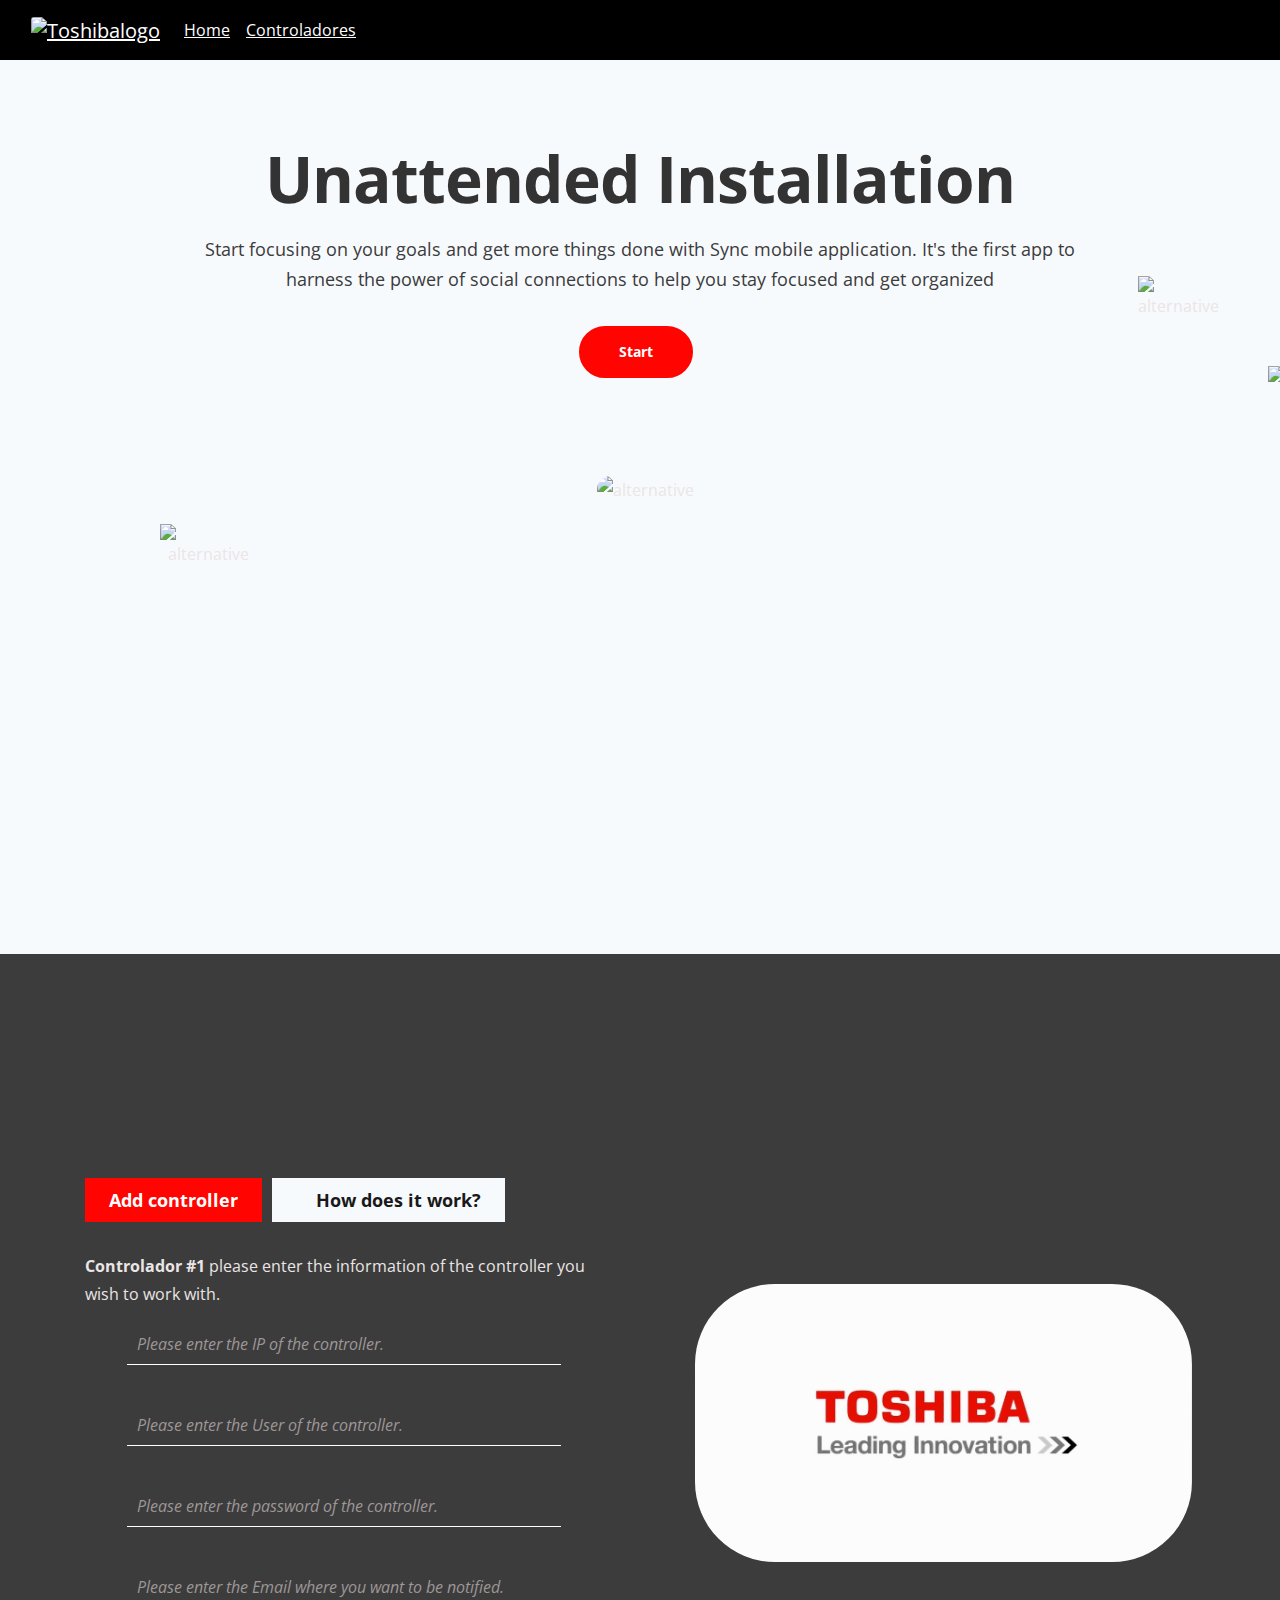
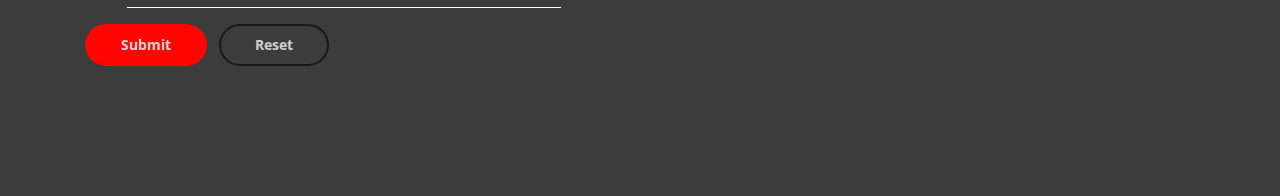
==== index.html @ d563ecd9 "first commit" ====
<!doctype html>
<html lang="en">
  <head>
    <meta charset="utf-8">
    <meta name="viewport" content="width=device-width, initial-scale=1">

    <title>Unattended Installation</title>
    <link rel="stylesheet" href="https://fonts.googleapis.com/css?family=Ultra">
    <link href="https://cdn.jsdelivr.net/npm/bootstrap@5.2.0/dist/css/bootstrap.min.css" rel="stylesheet" integrity="sha384-gH2yIJqKdNHPEq0n4Mqa/HGKIhSkIHeL5AyhkYV8i59U5AR6csBvApHHNl/vI1Bx" crossorigin="anonymous">
    <title>Index css</title>
    <link href="/css/index.css" rel="stylesheet">
    <!-- Styles -->
    <link href="https://fonts.googleapis.com/css?family=Open+Sans:400,400i,700&display=swap&subset=latin-ext" rel="stylesheet">
    <link href="css/bootstrap.css" rel="stylesheet">
    <link href="css/fontawesome-all.css" rel="stylesheet">
    <link href="css/swiper.css" rel="stylesheet">
	<link href="css/magnific-popup.css" rel="stylesheet">
	<link href="css/styles.css" rel="stylesheet">
  </head>

  <body style="background-color:#F3F3F3">
    <nav class="navbar navbar-expand-lg navbar-dark" style="background-color: black;">
    <div class="container-fluid">
    <a class="navbar-brand" href="https://www.toshiba.com/"><img src="https://upload.wikimedia.org/wikipedia/commons/d/df/TOSHIBA_Logo.png" class="card-img-top" alt="Toshibalogo" width="50" height="50"></a>
        <button class="navbar-toggler" type="button" data-bs-toggle="collapse" data-bs-target="#navbarScroll" aria-controls="navbarScroll" aria-expanded="false" aria-label="Toggle navigation">
        <span class="navbar-toggler-icon"></span>
        </button>
        <div class="collapse navbar-collapse" id="navbarScroll">
        <ul class="navbar-nav me-auto my-2 my-lg-0 navbar-nav-scroll" style="--bs-scroll-height: 100px;">
            <li class="nav-item">
            <a class="nav-link active" aria-current="page" href="/index.html">Home</a>
            </li>
            <li class="nav-item">
            <a class="nav-link active" aria-current="page" href="/Controladores.html">Controladores</a>
            </li>
        </ul>
        </div>
    </div>
    </nav>

    <!-- <main class="p-5 m-5" >
        <div class="position-relative overflow-hidden p-5 m-5 text-center">
            <div class="col-md-5 p-lg-5 mx-auto my-5 " >
                <h1 class="display-4 fw-normal">Unattended Installation</h1>
                <p class="lead fw-normal">Welcome to Toshiba Unattended Installation</p>
                <a class="btn btn-outline-dark start" href="#inicio">Let's start</a>
            </div>
            <div>
            <img class="Cimg" src="/Images/old.png" alt="controlador-imagen">
            <img class="jenkins" src="/Images/Jenkins.png" alt="controlador-imagen">
            </div>
        </div>
    </main> -->
    <!-- Header -->
    <header class="header">
        <div class="container">
            <div class="row">
                <div class="col-lg-12">
                    <div class="text-container">
                        <h1>Unattended Installation</h1>
                        <p class="p-large p-heading">Start focusing on your goals and get more things done with Sync mobile application. It's the first app to harness the power of social connections to help you stay focused and get organized</p>
                        <a class="btn-solid-lg start" href="#inicio" >Start</a>
                    </div> <!-- end of text-container -->
                </div> <!-- end of col -->
            </div> <!-- end of row -->
            <div class="row">
                <div class="col-lg-12">
                    <div class="image-container">
                        <img class="img-fluid" src="images/1.png" alt="alternative" width="50%" height="auto" style="border-radius: 80px;">
                    </div> <!-- end of text-container -->
                </div> <!-- end of col -->
            </div> <!-- end of row -->
        </div> <!-- end of container -->
        <div class="deco-white-circle-1">
            <img src="images/decorative-white-circle.svg" alt="alternative" >
        </div> <!-- end of deco-white-circle-1 -->
        <div class="deco-white-circle-2">
            <img src="images/decorative-white-circle.svg" alt="alternative" >
        </div> <!-- end of deco-white-circle-2 -->
        <div class="deco-blue-circle">
            <img src="images/decorative-blue-circle.svg" alt="alternative" >
        </div> <!-- end of deco-blue-circle -->
        <div class="deco-yellow-circle" >
            <img src="images/decorative-yellow-circle.svg" alt="alternative"  >
        </div> <!-- end of deco-yellow-circle -->

    </header> <!-- end of header -->
    <!-- end of header -->
    
    <!-- Description 2 -->
    <div class="tabs">
        <div class="container">
            <div class="row">
                <div class="col-lg-6">
                    <div class="tabs-container">

                        <!-- Tabs Links -->
                        <ul class="nav nav-tabs" id="cedoTabs" role="tablist">
                            <li class="nav-item">
                                <a class="nav-link active" id="nav-tab-1" data-toggle="tab" href="#tab-1" role="tab" aria-controls="tab-1" aria-selected="true"><i class="fa-solid fa-computer"></i> Add controller</a>
                            </li>
                            <li class="nav-item">
                                <a class="nav-link" id="nav-tab-2" data-toggle="tab" href="#tab-2" role="tab" aria-controls="tab-2" aria-selected="false"><i class="fas fa-list"></i>How does it work?</a>
                            </li>

                        </ul>
                        <!-- end of tabs links -->
                        <!-- Tabs Content -->
                        <div class="tab-content" id="cedoTabsContent">





                            <!-- Tab -->
                    
                            <div class="tab-pane fade show active" id="tab-1" role="tabpanel" aria-labelledby="tab-1">
                                <p><strong class="ControladorActual">Schedule tasks</strong> please enter the information of the controller you wish to work with.</p>
                                <form class="form">
                                    <div class="mb-3 infotype1">
                                    <div class="cotainter">
                                            <div class="row">
                                                <div class="col-lg-1">
                                                            <i class="fa-sharp fa-solid fa-network-wired mt-3"></i>
                                                        </div>
                                                        <div class="col-lg-11">
                                                            <div class="input-group">
                                                            <label for="ip" class="form-label"></label>
                                                            <input type="text" class="ip formtab" id="ip" placeholder='Please enter the IP of the controller.'> 
                                                            
                                                        </div>
                                                </div>
                                            </div>
                                        </div>
                                    </div>

                                    <div class="mb-3 info">
                                    <div class="cotainter">
                                            <div class="row">
                                                <div class="col-lg-1">
                                                            <i class="fa-sharp fa-solid fa-user mt-3"></i>
                                                        </div>
                                                        <div class="col-lg-11">
                                                            <div class="input-group">
                                                            <label for="Usr" class="form-label"></label>
                                                            <input type="text" class="Usr  formtab" id="Usr" placeholder='Please enter the User of the controller.'>
                                                        </div>
                                                </div>
                                            </div>
                                        </div>
                                    </div>

                                    <div class="mb-3 info">
                                    <div class="cotainter">
                                            <div class="row">
                                                <div class="col-lg-1">
                                                            <i class="fa-sharp fa-solid fa-lock-open mt-3"></i>
                                                        </div>
                                                        <div class="col-lg-11">
                                                            <div class="input-group">
                                                            
                                                            <label for="pass" class="form-label"></label>
                                                            <input type="password" class="pass  formtab " id="pass"  placeholder='Please enter the password of the controller.'>
                                                        </div>
                                                </div>
                                            </div>
                                        </div>
                                    </div>
                                    
                                    <div class="mb-3 info">
                                        <div class="cotainter">
                                            <div class="row">
                                                <div class="col-lg-1">
                                                            <i class="fa-sharp fa-solid fa-square-envelope mt-3"></i>
                                                        </div>
                                                        <div class="col-lg-11">
                                                            <div class="input-group">
                                                            <label for="email" class="form-label"></label>
                                                            <input type="email" class="email  formtab" id="email" aria-describedby="emailHelp" placeholder='Please enter the Email where you want to be notified.' >
                                                        </div>
                                                </div>
                                            </div>
                                        </div>
                                    </div>

                                <a class="btn btn-solid-reg me-1" href="/Controladores.html">Submit </a> <a class="btn-outline-reg btn btn-primary" name="inicio">Reset</a>
                                </form>                               
                            </div> <!-- end of tab-pane -->
                            <!-- end of tab -->

                            <!-- Tab -->
                            <div class="tab-pane fade" id="tab-2" role="tabpanel" aria-labelledby="tab-2">
                                <p><strong>Keep track of everything</strong> and analyse your progress while using the app. In less than a month you should be seeing improved results when it comes to time management and task prioritization</p>
                                <p><strong>Anyone can enjoy the app</strong> no matter their gender, age, occupation or location in the world. Sync's algorithms have been built to be flexible and functional for any person in the world</p>
                                <p><strong>Achieve the impossible</strong> just by carefully monitoring your progress and keeping the app updated with daily operations. It's easier than you think and it only takes a couple of minutes</p>
                                <a class="red" href="terms-conditions.html">Terms & Conditions >></a>
                            </div> <!-- end of tab-pane -->
                            <!-- end of tab -->

                        </div> <!-- end of tab-content -->
                        <!-- end of nav tabs content -->
                    
                    </div> <!-- end of tabs-container -->
                </div> <!-- end of col -->
                <div class="col-lg-6">
                    <div class="image-container d-flex justify-content-center">
                        <div class="align-self-center mt-5">
                            <div class="toshibagif mt-5" >
                                    <img id="gif" src="Images/toshiba.png" alt="" width="100%" height="auto" style="border-radius: 80px;">
                            </div>
                        </div>
                    </div> <!-- end of image-container -->
                </div> <!-- end of col -->
            </div> <!-- end of row -->
        </div> <!-- end of container -->
    </div> <!-- end of tabs -->
    <!-- end of description 2 -->


    <script src="https://kit.fontawesome.com/830dfc8e08.js" crossorigin="anonymous"></script>
    <script src="https://cdn.jsdelivr.net/npm/bootstrap@5.2.0/dist/js/bootstrap.bundle.min.js" integrity="sha384-A3rJD856KowSb7dwlZdYEkO39Gagi7vIsF0jrRAoQmDKKtQBHUuLZ9AsSv4jD4Xa" crossorigin="anonymous"></script>
    <script src="js/main.js"></script>
    <!-- Scripts -->
    <script src="js/jquery.min.js"></script> <!-- jQuery for Bootstrap's JavaScript plugins -->
    <script src="js/bootstrap.min.js"></script> <!-- Bootstrap framework -->
  </body>

</html>
---- css/index.css ----
.middle-align {
  display: flex;
  display: -webkit-flex;
  align-items: center;
  -webkit-align-items: center;
  justify-content: flex-end;
  -webkit-justify-content: flex-end;
}


.banner-content {
    padding: 25px 20px 15px;
    margin: 0 auto;
}


body {
    font-family: "Helvetica Neue",Helvetica,Arial,sans-serif;
    font-size: 14px;
    line-height: 1.42857143;
    color: #333;
    background-color: #fff;
}

figure{
  margin-block-start: 1em;
  margin-block-end: 1em;
  margin-inline-start: 10px;
  margin-inline-end: 10px;
  display: flex;
  display: -webkit-flex;
  align-items: right;
  -webkit-align-items: right;
  justify-content: flex-end;
  -webkit-justify-content: flex-end;
}

.bround{
 /* background-image: url("../Images/eee.png") */
 /* background-image: url("https://wallpaperaccess.com/full/862019.jpg") */
 background-color: rgb(91, 86, 86);
 /* border-radius: 80px; */
}

.formtab{
  background-color:#3c3c3c;
}


.Cimg{
    position: absolute;
    top: 20%;
    right: 5%;
    width: 250px;
    height: 250px;
    /* object-fit: contain; */
    object-position: -10% 10%;

  }
.jenkins{
    position: absolute;
    top: 20%;
    right: 85%;
    width: 250px;
    height: 250px;
    object-fit: cover;
    object-position: -10%;
 
}


#gif{
    object-fit: cover !important;
    object-position: 30% !important;
 
}

#formulario {
    border-radius: 20px;
}

input {
    width: 100%;
    color: #fff;
    display: block;
    border: none;
    border-bottom: 1px solid white;
    padding: 6px 10px;
}

input::placeholder {
	color: #9d9797;
	font-size: 1rem;
	font-style: italic;
}
input:focus {
	color: white;
	font-size: 1rem;

}

.info{
  padding: 1.5rem 1.5rem 0rem 0rem;
}
.infotype1{
  padding: 0rem 1.5rem 0rem 0rem;
}

.danger{
  margin-top: 20px; 
}
---- css/styles.css ----
/* Template: Sync - Free Mobile App Landing Page HTML Template
   Author: Inovatik
   Created: Dec 2019
   Description: Master CSS file
*/

/*****************************************
Table Of Contents:

01. General Styles
02. Preloader
03. Navigation
04. Header
05. Small Features
06. Description 1
07. Description 1 Details Lightbox
08. Description 2
09. Features
10. Screenshots
11. Testimonials
12. Statistics
13. Download
14. Footer
15. Copyright
16. Back To Top Button
17. Extra Pages
18. Media Queries
******************************************/

/*****************************************
Colors:
- Backgrounds - light gray #f7fafd
- Backgrounds - gray #3c3c3c
- Buttons - red #ff0400
- Headings text, navbar links - black #333
- Body text - dark gray #777
******************************************/


/******************************/
/*     01. General Styles     */
/******************************/
body,
html {
    width: 100%;
	height: 100%;
}


body, p {
	color:#ebe5e5; 
	font: 400 1rem/1.75rem "Open Sans", sans-serif;
}


.p-large {
	font: 400 1.125rem/1.875rem "Open Sans", sans-serif;
}

.p-small {
	font: 400 0.875rem/1.5rem "Open Sans", sans-serif;
}

.p-heading {
	color: #3c3c3c;
	margin-bottom: 4rem;
	text-align: center;
}

h1 {
	color: #333;
	font: 700 2.625rem/3.375rem "Open Sans", sans-serif;
}

h2 {
	color: #333;
	font: 700 2.125rem/2.75rem "Open Sans", sans-serif;
}

h3 {
	color: #333;
	font: 700 1.75rem/2.375rem "Open Sans", sans-serif;
}

h4 {
	color: #333;
	font: 700 1.25rem/1.75rem "Open Sans", sans-serif;
}

h5 {
	color: #333;
	font: 700 1.125rem/1.625rem "Open Sans", sans-serif;
}

h6 {
	color: #333;
	font: 700 1rem/1.5rem "Open Sans", sans-serif;
}

.testimonial-text {
	font-style: italic;
}

.testimonial-author {
	font-weight: 700;
	font-size: 1rem;
	line-height: 1.5rem;
}

.li-space-lg li {
	margin-bottom: 0.625rem;
}

a {
	color: #555;
	text-decoration: underline;
}

a:hover {
	color: #555;
	text-decoration: underline;
}

a.red {
	color: #ff0400;
}

.btn-solid-reg {
	display: inline-block;
	padding: 1.1875rem 2.125rem 1.1875rem 2.125rem;
	border: 0.125rem solid #ff0400;
	border-radius: 2rem;
	background-color: #ff0400;
	color: #fff;
	font: 700 0.875rem/0 "Open Sans", sans-serif;
	text-decoration: none;
	transition: all 0.2s;
}

.btn-solid-reg:hover {
	border: 0.125rem solid #ff0400;
	background-color: transparent;
	color: #ff0400;
	text-decoration: none;
}

.btn-solid-lg {
	display: inline-block;
	padding: 1.5rem 2.375rem 1.5rem 2.375rem;
	border: 0.125rem solid #ff0400;
	border-radius: 2rem;
	background-color: #ff0400;
	color: #fff;
	font: 700 0.875rem/0 "Open Sans", sans-serif;
	text-decoration: none;
	transition: all 0.2s;
}

.btn-solid-lg:hover {
	border: 0.125rem solid #ff0400;
	background-color: transparent;
	color: #ff0400;
	text-decoration: none;
}

.btn-solid-lg .fab {
	margin-right: 0.5rem;
	font-size: 1.25rem;
	line-height: 0;
	vertical-align: top;
}

.btn-solid-lg .fab.fa-google-play {
	font-size: 1rem;
}

.btn-outline-reg {
	display: inline-block;
	padding: 1.1875rem 2.125rem 1.1875rem 2.125rem;
	border: 0.125rem solid #191919;
	border-radius: 2rem;
	background-color: transparent;
	color:#3c3c3c;
	font: 700 0.875rem/0 "Open Sans", sans-serif;
	text-decoration: none;
	transition: all 0.2s;
}

.btn-outline-reg:hover {
	border: 0.125rem solid #3c3c3c;
	background-color: #191919;
	color: #fff;
	text-decoration: none;
}

.btn-outline-lg {
	display: inline-block;
	padding: 1.5rem 2.375rem 1.5rem 2.375rem;
	border: 0.125rem solid #333;
	border-radius: 2rem;
	background-color: transparent;
	color: #333;
	font: 700 0.875rem/0 "Open Sans", sans-serif;
	text-decoration: none;
	transition: all 0.2s;
}

.btn-outline-lg:hover {
	border: 0.125rem solid #333;
	background-color: #333;
	color: #fff;
	text-decoration: none;
}

.btn-outline-sm {
	display: inline-block;
	padding: 1rem 1.5rem 1rem 1.5rem;
	border: 0.125rem solid #333;
	border-radius: 2rem;
	background-color: transparent;
	color: #333;
	font: 700 0.875rem/0 "Open Sans", sans-serif;
	text-decoration: none;
	transition: all 0.2s;
}

.btn-outline-sm:hover {
	border: 0.125rem solid #333;
	background-color: #333;
	color: #fff;
	text-decoration: none;
}

.form-group {
	position: relative;
	margin-bottom: 1.25rem;
}

.form-group.has-error.has-danger {
	margin-bottom: 0.625rem;
}

.form-group.has-error.has-danger .help-block.with-errors ul {
	margin-top: 0.375rem;
}

.label-control {
	position: absolute;
	top: 0.87rem;
	left: 1.375rem;
	color: #777;
	opacity: 1;
	font: 400 0.875rem/1.375rem "Open Sans", sans-serif;
	cursor: text;
	transition: all 0.2s ease;
}

/* IE10+ hack to solve lower label text position compared to the rest of the browsers */
@media screen and (-ms-high-contrast: active), screen and (-ms-high-contrast: none) {  
	.label-control {
		top: 0.9375rem;
	}
}

.form-control-input:focus + .label-control,
.form-control-input.notEmpty + .label-control,
.form-control-textarea:focus + .label-control,
.form-control-textarea.notEmpty + .label-control {
	top: 0.125rem;
	opacity: 1;
	font-size: 0.75rem;
	font-weight: 700;
}

.form-control-input,
.form-control-select {
	display: block; /* needed for proper display of the label in Firefox, IE, Edge */
	width: 100%;
	padding-top: 1.0625rem;
	padding-bottom: 0.0625rem;
	padding-left: 1.3125rem;
	border: 1px solid #c4d8dc;
	border-radius: 0.25rem;
	background-color: #fff;
	color: #777;
	font: 400 0.875rem/1.875rem "Open Sans", sans-serif;
	transition: all 0.2s;
	-webkit-appearance: none; /* removes inner shadow on form inputs on ios safari */
}

.form-control-select {
	padding-top: 0.5rem;
	padding-bottom: 0.5rem;
	height: 3rem;
}



/* IE10+ hack to solve lower label text position compared to the rest of the browsers */
@media screen and (-ms-high-contrast: active), screen and (-ms-high-contrast: none) {  
	.form-control-input {
		padding-top: 1.25rem;
		padding-bottom: 0.75rem;
		line-height: 1.75rem;
	}

	.form-control-select {
		padding-top: 0.875rem;
		padding-bottom: 0.75rem;
		height: 3.125rem;
		line-height: 2.125rem;
	}
}

select {
    /* you should keep these first rules in place to maintain cross-browser behavior */
    -webkit-appearance: none;
	-moz-appearance: none;
	-ms-appearance: none;
    -o-appearance: none;
    appearance: none;
    background-image: url('../images/down-arrow.png');
    background-position: 96% 50%;
    background-repeat: no-repeat;
    outline: none;
}

select::-ms-expand {
    display: none; /* removes the ugly default down arrow on select form field in IE11 */
}

.form-control-textarea {
	display: block; /* used to eliminate a bottom gap difference between Chrome and IE/FF */
	width: 100%;
	height: 8rem; /* used instead of html rows to normalize height between Chrome and IE/FF */
	padding-top: 1.25rem;
	padding-left: 1.3125rem;
	border: 1px solid #c4d8dc;
	border-radius: 0.25rem;
	background-color: #fff;
	color: #777;
	font: 400 0.875rem/1.75rem "Open Sans", sans-serif;
	transition: all 0.2s;
}

.form-control-input:focus,
.form-control-select:focus,
.form-control-textarea:focus {
	border: 1px solid #a1a1a1;
	outline: none; /* Removes blue border on focus */
}

.form-control-input:hover,
.form-control-select:hover,
.form-control-textarea:hover {
	border: 1px solid #a1a1a1;
}

input[type='checkbox'] {
	vertical-align: -10%;
	margin-right: 0.5rem;
}

/* IE10+ hack to raise checkbox field position compared to the rest of the browsers */
@media screen and (-ms-high-contrast: active), screen and (-ms-high-contrast: none) {  
	input[type='checkbox'] {
		vertical-align: -9%;
	}
}

.form-control-submit-button {
	display: inline-block;
	width: 100%;
	height: 3.125rem;
	border: 0.125rem solid #ff0400;
	border-radius: 1.5rem;
	background-color: #ff0400;
	color: #fff;
	font: 700 0.875rem/0 "Open Sans", sans-serif;
	cursor: pointer;
	transition: all 0.2s;
}

.form-control-submit-button:hover {
	border: 0.125rem solid #ff0400;
	background-color: transparent;
	color: #ff0400;
}

/* Form Success And Error Message Formatting */
#pmsgSubmit.h3.text-center.tada.animated,
#pmsgSubmit.h3.text-center {
	display: block;
	margin-bottom: 0;
	color: #ff0400;
	font-weight: 400;
	font-size: 1.125rem;
	line-height: 1rem;
}

.help-block.with-errors .list-unstyled {
	font-size: 0.75rem;
	line-height: 1.125rem;
	text-align: left;
}

.help-block.with-errors ul {
	margin-bottom: 0;
}
/* end of form success and error message formatting */

/* Form Success And Error Message Animation - Animate.css */
@-webkit-keyframes tada {
	from {
		-webkit-transform: scale3d(1, 1, 1);
		-ms-transform: scale3d(1, 1, 1);
		transform: scale3d(1, 1, 1);
	}
	10%, 20% {
		-webkit-transform: scale3d(.9, .9, .9) rotate3d(0, 0, 1, -3deg);
		-ms-transform: scale3d(.9, .9, .9) rotate3d(0, 0, 1, -3deg);
		transform: scale3d(.9, .9, .9) rotate3d(0, 0, 1, -3deg);
	}
	30%, 50%, 70%, 90% {
		-webkit-transform: scale3d(1.1, 1.1, 1.1) rotate3d(0, 0, 1, 3deg);
		-ms-transform: scale3d(1.1, 1.1, 1.1) rotate3d(0, 0, 1, 3deg);
		transform: scale3d(1.1, 1.1, 1.1) rotate3d(0, 0, 1, 3deg);
	}
	40%, 60%, 80% {
		-webkit-transform: scale3d(1.1, 1.1, 1.1) rotate3d(0, 0, 1, -3deg);
		-ms-transform: scale3d(1.1, 1.1, 1.1) rotate3d(0, 0, 1, -3deg);
		transform: scale3d(1.1, 1.1, 1.1) rotate3d(0, 0, 1, -3deg);
	}
	to {
		-webkit-transform: scale3d(1, 1, 1);
		-ms-transform: scale3d(1, 1, 1);
		transform: scale3d(1, 1, 1);
	}
}

@keyframes tada {
	from {
		-webkit-transform: scale3d(1, 1, 1);
		-ms-transform: scale3d(1, 1, 1);
		transform: scale3d(1, 1, 1);
	}
	10%, 20% {
		-webkit-transform: scale3d(.9, .9, .9) rotate3d(0, 0, 1, -3deg);
		-ms-transform: scale3d(.9, .9, .9) rotate3d(0, 0, 1, -3deg);
		transform: scale3d(.9, .9, .9) rotate3d(0, 0, 1, -3deg);
	}
	30%, 50%, 70%, 90% {
		-webkit-transform: scale3d(1.1, 1.1, 1.1) rotate3d(0, 0, 1, 3deg);
		-ms-transform: scale3d(1.1, 1.1, 1.1) rotate3d(0, 0, 1, 3deg);
		transform: scale3d(1.1, 1.1, 1.1) rotate3d(0, 0, 1, 3deg);
	}
	40%, 60%, 80% {
		-webkit-transform: scale3d(1.1, 1.1, 1.1) rotate3d(0, 0, 1, -3deg);
		-ms-transform: scale3d(1.1, 1.1, 1.1) rotate3d(0, 0, 1, -3deg);
		transform: scale3d(1.1, 1.1, 1.1) rotate3d(0, 0, 1, -3deg);
	}
	to {
		-webkit-transform: scale3d(1, 1, 1);
		-ms-transform: scale3d(1, 1, 1);
		transform: scale3d(1, 1, 1);
	}
}

.tada {
	-webkit-animation-name: tada;
	animation-name: tada;
}

.animated {
	-webkit-animation-duration: 1s;
	animation-duration: 1s;
	-webkit-animation-fill-mode: both;
	animation-fill-mode: both;
}
/* end of form success and error message animation - Animate.css */

/* Fade-move Animation For Details Lightbox - Magnific Popup */
/* at start */
.my-mfp-slide-bottom .zoom-anim-dialog {
	opacity: 0;
	transition: all 0.2s ease-out;
	-webkit-transform: translateY(-1.25rem) perspective(37.5rem) rotateX(10deg);
	-ms-transform: translateY(-1.25rem) perspective(37.5rem) rotateX(10deg);
	transform: translateY(-1.25rem) perspective(37.5rem) rotateX(10deg);
}

/* animate in */
.my-mfp-slide-bottom.mfp-ready .zoom-anim-dialog {
	opacity: 1;
	-webkit-transform: translateY(0) perspective(37.5rem) rotateX(0); 
	-ms-transform: translateY(0) perspective(37.5rem) rotateX(0); 
	transform: translateY(0) perspective(37.5rem) rotateX(0); 
}

/* animate out */
.my-mfp-slide-bottom.mfp-removing .zoom-anim-dialog {
	opacity: 0;
	-webkit-transform: translateY(-0.625rem) perspective(37.5rem) rotateX(10deg); 
	-ms-transform: translateY(-0.625rem) perspective(37.5rem) rotateX(10deg); 
	transform: translateY(-0.625rem) perspective(37.5rem) rotateX(10deg); 
}

/* dark overlay, start state */
.my-mfp-slide-bottom.mfp-bg {
	opacity: 0;
	transition: opacity 0.2s ease-out;
}

/* animate in */
.my-mfp-slide-bottom.mfp-ready.mfp-bg {
	opacity: 0.8;
}
/* animate out */
.my-mfp-slide-bottom.mfp-removing.mfp-bg {
	opacity: 0;
}
/* end of fade-move animation for details lightbox - magnific popup */

/* Fade Animation For Image Lightbox - Magnific Popup */
@-webkit-keyframes fadeIn {
	from {
		opacity: 0;
	}
	to {
		opacity: 1;
	}
}

@keyframes fadeIn {
	from {
		opacity: 0;
	}
	to {
		opacity: 1;
	}
}

.fadeIn {
	-webkit-animation: fadeIn 0.6s;
	animation: fadeIn 0.6s;
}

@-webkit-keyframes fadeOut {
	from {
		opacity: 1;
	}
	to {
		opacity: 0;
	}
}

@keyframes fadeOut {
	from {
		opacity: 1;
	}
	to {
		opacity: 0;
	}
}

.fadeOut {
	-webkit-animation: fadeOut 0.8s;
	animation: fadeOut 0.8s;
}
/* end of fade animation for details lightbox - magnific popup */


/*************************/
/*     02. Preloader     */
/*************************/
.spinner-wrapper {
	position: fixed;
	z-index: 999999;
	top: 0;
	right: 0;
	bottom: 0;
	left: 0;
	background: #f7fafd;
}

.spinner {
	position: absolute;
	top: 50%; /* centers the loading animation vertically one the screen */
	left: 50%; /* centers the loading animation horizontally one the screen */
	width: 3.75rem;
	height: 1.25rem;
	margin: -0.625rem 0 0 -1.875rem; /* is width and height divided by two */ 
	text-align: center;
}

.spinner > div {
	display: inline-block;
	width: 1rem;
	height: 1rem;
	border-radius: 100%;
	background-color: #ff0400;
	-webkit-animation: sk-bouncedelay 1.4s infinite ease-in-out both;
	animation: sk-bouncedelay 1.4s infinite ease-in-out both;
}

.spinner .bounce1 {
	-webkit-animation-delay: -0.32s;
	animation-delay: -0.32s;
}

.spinner .bounce2 {
	-webkit-animation-delay: -0.16s;
	animation-delay: -0.16s;
}

@-webkit-keyframes sk-bouncedelay {
	0%, 80%, 100% { -webkit-transform: scale(0); }
	40% { -webkit-transform: scale(1.0); }
}

@keyframes sk-bouncedelay {
	0%, 80%, 100% { 
		-webkit-transform: scale(0);
		-ms-transform: scale(0);
		transform: scale(0);
	} 40% { 
		-webkit-transform: scale(1.0);
		-ms-transform: scale(1.0);
		transform: scale(1.0);
	}
}


/**************************/
/*     03. Navigation     */
/**************************/
.navbar-custom {
	background-color: #f7fafd;
	box-shadow: 0 0.0625rem 0.375rem 0 rgba(0, 0, 0, 0.1);
	font: 700 0.875rem/0.875rem "Open Sans", sans-serif;
	transition: all 0.2s;
}

.navbar-custom .navbar-brand.logo-image img {
    width: 6.6875rem;
	height: 2.25rem;
}

.navbar-custom .navbar-brand.logo-text {
	font: 700 2rem/1rem "Open Sans", sans-serif;
	color: #333;
	text-decoration: none;
}

.navbar-custom .navbar-nav {
	margin-top: 0.75rem;
	margin-bottom: 0.5rem;
}

.navbar-custom .nav-item .nav-link {
	padding: 0.625rem 0.75rem;
	color: #333;
	text-decoration: none;
	transition: all 0.2s ease;
}

.navbar-custom .nav-item .nav-link:hover,
.navbar-custom .nav-item .nav-link.active {
	color: #ff0400;
}

/* Dropdown Menu */
.navbar-custom .dropdown:hover > .dropdown-menu {
	display: block; /* this makes the dropdown menu stay open while hovering it */
	min-width: auto;
	animation: fadeDropdown 0.2s; /* required for the fade animation */
}

@keyframes fadeDropdown {
    0% {
        opacity: 0;
    }

    100% {
        opacity: 1;
    }
}

.navbar-custom .dropdown-toggle {
	cursor: default;
}

.navbar-custom .dropdown-toggle:focus { /* removes dropdown outline on focus */
	outline: 0;
}

.navbar-custom .dropdown-menu {
	margin-top: 0;
	border: none;
	border-radius: 0.25rem;
	background-color: #f7fafd;
}

.navbar-custom .dropdown-item {
	color: #333;
	text-decoration: none;
}

.navbar-custom .dropdown-item:hover {
	background-color: #f7fafd;
}

.navbar-custom .dropdown-item .item-text {
	font: 700 0.875rem/0.875rem "Open Sans", sans-serif;
}

.navbar-custom .dropdown-item:hover .item-text {
	color: #ff0400;
}

.navbar-custom .dropdown-divider {
	width: 100%;
	height: 1px;
	margin: 0.75rem auto 0.725rem auto;
	border: none;
	background-color: #c4d8dc;
	opacity: 0.2;
}
/* end of dropdown menu */

.navbar-custom .nav-item .btn-outline-sm {
	margin-top: 0.125rem;
	margin-bottom: 1.375rem;
	margin-left: 0.5rem;
	border: 0.125rem solid #ff0400;
	color: #ff0400;
}

.navbar-custom .nav-item .btn-outline-sm:hover {
	border: 0.125rem solid #ff0400;
	background-color: #ff0400;
	color: #fff;
}

.navbar-custom .navbar-toggler {
	padding: 0;
	border: none;
	color: #333;
	font-size: 2rem;
}

.navbar-custom button[aria-expanded='false'] .navbar-toggler-awesome.fas.fa-times{
	display: none;
}

.navbar-custom button[aria-expanded='false'] .navbar-toggler-awesome.fas.fa-bars{
	display: inline-block;
}

.navbar-custom button[aria-expanded='true'] .navbar-toggler-awesome.fas.fa-bars{
	display: none;
}

.navbar-custom button[aria-expanded='true'] .navbar-toggler-awesome.fas.fa-times{
	display: inline-block;
	margin-right: 0.125rem;
}


/*********************/
/*    04. Header     */
/*********************/
.header {
	position: relative;
	overflow: hidden;
	background-color: #f7fafd;
	text-align: center;
}

.header .text-container {
	margin-bottom: 3rem;
}

.header h1 {
	margin-bottom: 1rem;
}

.header .p-heading {
	margin-bottom: 2rem;
}

.header .btn-solid-lg {
	margin-right: 0.5rem;
	margin-bottom: 1.125rem;
	margin-left: 0.5rem;
}

.header .deco-white-circle-1,
.header .deco-white-circle-2,
.header .deco-blue-circle,
.header .deco-yellow-circle,
.header .deco-green-diamond {
	display: none;
}


/******************************/
/*     05. Small Features     */
/******************************/
.cards-1 {
	padding-top: 1rem;
	padding-bottom: 2rem;
	background-color: #f7fafd;
	text-align: center;
}

.cards-1 .card {
	max-width: 11rem;
	margin-right: auto;
	margin-bottom: 3rem;
	margin-left: auto;
	padding: 0;
	border: none;
	background-color: transparent;
}

.cards-1 .card-image {
	width: 7.5rem;
	height: 7.5rem;
	margin-right: auto;
	margin-bottom: 1.5rem;
	margin-left: auto;
	border-radius: 50%;
	background-color: #ebe7fa;
}

.cards-1 .card-image .fas {
	color: #aa7eec;
	font-size: 3.25rem;
	line-height: 7.5rem;
}

.cards-1 .card-image.green {
	background-color: #daf4ef;
}

.cards-1 .card-image.green .fas {
	color: #19ca94;
}

.cards-1 .card-image.red {
	background-color: #f8e5ea;
}

.cards-1 .card-image.red .fas {
	color: #ff0400;
}

.cards-1 .card-image.yellow {
	background-color: #f8f1de;
}

.cards-1 .card-image.yellow .fas {
	color: #ffb30f;
}

.cards-1 .card-image.blue {
	background-color: #e1f2fa;
}

.cards-1 .card-image.blue .fas {
	color: #50b9e8;
}

.cards-1 .card-body {
	padding: 0;
}

.cards-1 .card-title {
	margin-bottom: 0.5rem;
}


/*****************************/
/*     06. Description 1     */
/*****************************/
.basic-1 {
	padding-top: 3rem;
	padding-bottom: 8rem;
	background-color: #f7fafd;
}

.basic-1 .image-container {
	margin-bottom: 5rem;
}

.basic-1 h2 {
	margin-bottom: 1.5rem;
}

.basic-1 .list-unstyled {
	margin-bottom: 1.75rem;
}

.basic-1 .list-unstyled .fas {
	color: #777;
	font-size: 0.5rem;
	line-height: 1.75rem;
}

.basic-1 .list-unstyled .media-body {
	margin-left: 0.5rem;
}


/**********************************************/
/*     07. Description 1 Details Lightbox     */
/**********************************************/
.lightbox-basic {
	position: relative;
	max-width: 71.875rem;
	margin: 2.5rem auto;
	padding: 3rem 1rem;
	background-color: #fff;
	text-align: left;
}

.lightbox-basic .image-container {
	margin-bottom: 3rem;
	text-align: center;
}

.lightbox-basic h3 {
	margin-bottom: 0.5rem;
}

.lightbox-basic hr {
	width: 2.75rem;
	margin-top: 0.125rem;
	margin-bottom: 1rem;
	margin-left: 0;
	border-top: 0.125rem solid #e0e0e0;
}

.lightbox-basic h4 {
	margin-top: 1.75rem;
	margin-bottom: 0.625rem;
}

.lightbox-basic .list-unstyled {
	margin-bottom: 1.5rem;
}

.lightbox-basic .list-unstyled .far {
	color: #19ca94;
	font-size: 1.125rem;
	line-height: 1.75rem;
}

.lightbox-basic .list-unstyled .media-body {
	margin-left: 0.625rem;
}

.lightbox-basic .list-unstyled {
	margin-bottom: 1.5rem;
}

/* Action Button */
.lightbox-basic .btn-solid-reg.mfp-close {
	position: relative;
	width: auto;
	height: auto;
	color: #fff;
	opacity: 1;
}

.lightbox-basic .btn-solid-reg.mfp-close:hover {
	color: #ff0400;
}
/* end of action Button */

/* Back Button */
.lightbox-basic .btn-outline-reg.mfp-close.as-button {
	position: relative;
	display: inline-block;
	width: auto;
	height: auto;
	margin-left: 0.375rem;
	padding: 1.25rem 2.25rem 1.25rem 2.25rem;
	border: 0.125rem solid #333;
	color: #333;
	opacity: 1;
}

.lightbox-basic .btn-outline-reg.mfp-close.as-button:hover {
	color: #fff;
}
/* end of back button */

/* Close X Button */
.lightbox-basic button.mfp-close.x-button {
	position: absolute;
	top: -0.125rem;
	right: -0.125rem;
	width: 2.75rem;
	height: 2.75rem;
	color: #555;
}
/* end of close x button */


/****************************/
/*     08. Description 2    */
/****************************/
.tabs {
	color:#cfcfcf;
	padding-top: 8rem;
	padding-bottom: 8rem;
	background-color: #3c3c3c;
}

.tabs .tabs-container {
	margin-bottom: 5rem;
}

.tabs .nav-tabs {
	margin-bottom: 1.125rem;
	border: none;
}

.tabs .nav-item {
	width: 100%;
	margin-bottom: 0.75rem;
	text-align: center;
}

.tabs .nav-link {
	padding: 0.5rem 1.5rem;
	border: none;
	border-radius: 0;
	background-color: #f7fafd;
	color: #191919;
	font-weight: 700;
	font-size: 1.125rem;
	text-decoration: none;
	transition: all 0.2s ease;
}

.tabs .nav-link.active {
	background-color: #ff0400;
	color: #fff;
}

.tabs .nav-link:hover {
	background-color: #191919;
	color: #fff;
}

.tabs .nav-link .fas,
.tabs .nav-link .far {
	margin-right: 0.375rem;
}

.tabs .li-space-lg li {
	margin-bottom: 0.875rem;
}

.tabs .list-unstyled .fas,
.tabs .list-unstyled .far {
	color: #19ca94;
	font-size: 1.125rem;
	line-height: 1.75rem;
}

.tabs .list-unstyled .media-body {
	margin-left: 0.625rem;
}

.tabs #tab-1 .list-unstyled {
	margin-bottom: 1.5rem;
}

.tabs #tab-1 .btn-solid-reg {
	margin-right: 0.5rem;
}


/************************/
/*     09. Features     */
/************************/
.basic-2 {
	padding-top: 7rem;
	padding-bottom: 5rem;
	background-color: #f7fafd;
}

.basic-2 h2 {
	margin-bottom: 0.875rem;
	text-align: center;
}

.basic-2 .li-space-lg li {
	margin-bottom: 1.375rem;
}

.basic-2 .li-space-lg.first li:last-of-type  {
	margin-bottom: 4rem;
}

.basic-2 .fa-stack {
	width: 2em;
	margin-right: 0.625rem;
	font-size: 1.25rem;
}

.basic-2 .fa-stack-2x {
	color: #aa7eec;
}

.basic-2 .fa-stack-2x.green {
	color: #19ca94;
}

.basic-2 .fa-stack-2x.red {
	color: #ff0400;
}

.basic-2 .fa-stack-2x.yellow {
	color: #ffb30f;
}

.basic-2 .fa-stack-2x.blue {
	color: #50b9e8;
}

.basic-2 .fa-stack-1x {
	color: #fff;
}

.basic-2 .media-body h4 {
	margin-bottom: 0.25rem;
}

.basic-2 img {
	display: block;
	width: 100%;
	max-width: 20rem;
	margin-right: auto;
	margin-bottom: 5rem;
	margin-left: auto;
}


/***************************/
/*     10. Screenshots     */
/***************************/
.slider {
	padding-top: 8rem;
	padding-bottom: 8rem;
	background-color: #3c3c3c;
}

.slider .slider-container {
	position: relative;
}

.slider .swiper-container {
	position: static;
	width: 90%;
	text-align: center;
}

.slider .swiper-button-prev,
.slider .swiper-button-next {
	top: 50%;
	width: 1.125rem;
}

.slider .swiper-button-prev:focus,
.slider .swiper-button-next:focus {
	/* even if you can't see it chrome you can see it on mobile device */
	outline: none;
}

.slider .swiper-button-prev {
	left: -0.5rem;
	background-image: url("data:image/svg+xml;charset=utf-8,%3Csvg%20xmlns%3D'http%3A%2F%2Fwww.w3.org%2F2000%2Fsvg'%20viewBox%3D'0%200%2028%2044'%3E%3Cpath%20d%3D'M0%2C22L22%2C0l2.1%2C2.1L4.2%2C22l19.9%2C19.9L22%2C44L0%2C22L0%2C22L0%2C22z'%20fill%3D'%23777777'%2F%3E%3C%2Fsvg%3E");
	background-size: 1.125rem 1.75rem;
}

.slider .swiper-button-next {
	right: -0.5rem;
	background-image: url("data:image/svg+xml;charset=utf-8,%3Csvg%20xmlns%3D'http%3A%2F%2Fwww.w3.org%2F2000%2Fsvg'%20viewBox%3D'0%200%2028%2044'%3E%3Cpath%20d%3D'M27%2C22L27%2C22L5%2C44l-2.1-2.1L22.8%2C22L2.9%2C2.1L5%2C0L27%2C22L27%2C22z'%20fill%3D'%23777777'%2F%3E%3C%2Fsvg%3E");
	background-size: 1.125rem 1.75rem;
}


/****************************/
/*     11. Testimonials     */
/****************************/
.cards-2 {
	padding-top: 7rem;
	padding-bottom: 3rem;
	background-color: #f7fafd;
	text-align: center;
}

.cards-2 h2 {
	margin-bottom: 3.25rem;
}

.cards-2 .card {
	max-width: 22rem;
	margin-right: auto;
	margin-bottom: 4.75rem;
	margin-left: auto;
	border: 0;
	background-color: transparent;
}

.cards-2 .fa-star {
	margin-right: 0.25rem;
	color: #ffb30f;
	font-size: 1.375rem;
}

.cards-2 .testimonial-line {
	width: 3rem;
	margin-bottom: 1rem;
	border-top: 0.125rem solid #e0e0e0;
}

.cards-2 .card-body {
	padding: 0;
}

.cards-2 .testimonial-text {
	margin-bottom: 0.625rem;
}

.cards-2 .testimonial-author {
	color: #333;
}

.cards-2 .image-container {
	margin-bottom: 5.25rem;
	padding: 2.5rem 2rem 0 2rem;
	border-radius: 0.5rem;
	background-color: #fff;
}

.cards-2 .image-container img {
	margin-right: 1rem;
	margin-bottom: 2.5rem;
	margin-left: 1rem;
}


/**************************/
/*     12. Statistics     */
/**************************/
.counter {
	padding-top: 8rem;
	padding-bottom: 5rem;
	background-color: #3c3c3c;
	text-align: center;
}

.counter #counter {
	margin-bottom: 0.75rem;
}

.counter #counter .cell {
	display: inline-block;
	width: 6.25rem;
	margin-right: 1.5rem;
	margin-bottom: 2rem;
	margin-left: 1.5rem;
	vertical-align: top;
}

.counter #counter .fas {
	margin-bottom: 0.875rem;
	font-size: 2.5rem;
	color: #aa7eec;
}

.counter #counter .fas.green {
	color: #19ca94;
}

.counter #counter .fas.red {
	color: #ff0400;
}

.counter #counter .fas.yellow {
	color: #ffb30f;
}

.counter #counter .fas.blue {
	color: #50b9e8;
}

.counter #counter .counter-value {
	color: #333;
	font-weight: 700;
	font-size: 3.5rem;
	line-height: 4.25rem;
	vertical-align: middle;
}

.counter #counter .counter-info {
	margin-bottom: 0;
	vertical-align: middle;
}


/************************/
/*     13. Download     */
/************************/
.basic-3 {
	position: relative;
	overflow: hidden;
	padding-top: 8rem;
	padding-bottom: 8rem;
	background-color: #f7fafd;
	text-align: center;
}

.basic-3 .image-container {
	margin-bottom: 2rem;
}

.basic-3 .p-large {
	margin-bottom: 1.75rem;
}

.basic-3 .btn-solid-lg {
	margin-right: 0.5rem;
	margin-bottom: 1.125rem;
	margin-left: 0.5rem;
}

.basic-3 .deco-white-circle-1,
.basic-3 .deco-white-circle-2,
.basic-3 .deco-blue-circle,
.basic-3 .deco-yellow-circle,
.basic-3 .deco-green-diamond {
	display: none;
}



/**********************/
/*     14. Footer     */
/**********************/
.footer {
	padding-top: 4rem;
	padding-bottom: 1rem;
	border-top: 1px solid #c8d4d6;
	background-color: #f7fafd;
}

.footer p,
.footer h5,
.footer ul,
.footer a {
	color: #999;
}

.footer a {
	text-decoration: none;
}

.footer .footer-col {
	display: inline-block;
	width: 14.5rem;
    margin-right: 1rem;
	margin-bottom: 1.5rem;
    vertical-align: top;
}

.footer h5 {
	margin-bottom: 0.625rem;
}

.footer .li-space-lg li {
	margin-bottom: 0.375rem;
}

.footer .list-unstyled .fab,
.footer .list-unstyled .fas {
	width: 0.875rem;
	font-size: 0.875rem;
	line-height: 1.5rem;
}

.footer .list-unstyled .media-body {
	margin-left: 0.625rem;
}

.footer .fa-stack {
	width: 2em;
	margin-bottom: 0.75rem;
	margin-right: 0.375rem;
	font-size: 1.25rem;
}

.footer .fa-stack .fa-stack-1x {
    color: #fff;
	transition: all 0.2s ease;
}

.footer .fa-stack .fa-stack-2x {
	color: #999;
	transition: all 0.2s ease;
}

.footer .fa-stack:hover .fa-stack-1x {
	color: #fff;
}

.footer .fa-stack:hover .fa-stack-2x {
    color: #555;
}


/*************************/
/*     15. Copyright     */
/*************************/
.copyright {
	padding-bottom: 0.75rem;
	background-color: #f7fafd;
	text-align: center;
}

.copyright p,
.copyright a {
	color: #999;
}

.copyright a {
	text-decoration: none;
}


/**********************************/
/*     16. Back To Top Button     */
/**********************************/
a.back-to-top {
	position: fixed;
	z-index: 999;
	right: 0.75rem;
	bottom: 0.75rem;
	display: none;
	width: 2.625rem;
	height: 2.625rem;
	border-radius: 1.875rem;
	background: #333 url("../images/up-arrow.png") no-repeat center 47%;
	background-size: 1.125rem 1.125rem;
	text-indent: -9999px;
}

a:hover.back-to-top {
	background-color: #555; 
}


/***************************/
/*     17. Extra Pages     */
/***************************/
.ex-header {
	padding-top: 8rem;
	padding-bottom: 5rem;
	background-color: #f7fafd;
	text-align: center;
}

.ex-basic-1 {
	padding-top: 2rem;
	padding-bottom: 0.875rem;
	background-color: #3c3c3c;
}

.ex-basic-1 .breadcrumbs {
	margin-bottom: 1.125rem;
}

.ex-basic-1 .breadcrumbs .fa {
	margin-right: 0.5rem;
	margin-left: 0.625rem;
	font-size: 0.875rem;
}

.ex-basic-2 {
	padding-top: 4.75rem;
	padding-bottom: 4rem;
	background-color: #f7fafd;
}

.ex-basic-2 h3 {
	margin-bottom: 1rem;
}

.ex-basic-2 .text-container {
	margin-bottom: 3.625rem;
}

.ex-basic-2 .text-container.last {
	margin-bottom: 0;
}

.ex-basic-2 .text-container.dark {
	padding: 1.625rem 1.5rem 0.75rem 2rem;
	background-color: #3c3c3c;
}

.ex-basic-2 .image-container-large {
	margin-bottom: 4rem;
}

.ex-basic-2 .image-container-large img {
	border-radius: 0.375rem;
}

.ex-basic-2 .image-container-small img {
	border-radius: 0.375rem;
}

.ex-basic-2 .list-unstyled .fas {
	color: #777;
	font-size: 0.5rem;
	line-height: 1.75rem;
}

.ex-basic-2 .list-unstyled .media-body {
	margin-left: 0.625rem;
}

.ex-basic-2 .form-container {
	margin-top: 3rem;
}

.ex-basic-2 .btn-solid-reg {
	margin-top: 1.5rem;
}


/*****************************/
/*     18. Media Queries     */
/*****************************/	
/* Min-width 768px */
@media (min-width: 768px) {
	
	/* Header */
	.header .text-container {
		margin-bottom: 6rem;
	}

	.header .btn-solid-lg {
		margin-bottom: 0;
		margin-left: 0;
	}
	/* end of header */


	/* Small Features */
	.cards-1 .card {
		display: inline-block;
		margin-right: 1rem;
		margin-left: 1rem;
		width: 11rem;
		max-width: 100%;
		vertical-align: top;
	}
	/* end of small features */


	/* Description 2 */
	.tabs .nav-item {
		width: auto;
		margin-right: 0.625rem;
	}
	/* end of description 2 */


	/* Screenshots */
	.slider .swiper-button-prev {
		left: -0.625rem;
	}
	
	.slider .swiper-button-next {
		right: -0.625rem;
	}
	/* end of screenshots */


	/* Download */
	.basic-3 .btn-solid-lg {
		margin-bottom: 0;
		margin-left: 0;
	}
	/* end of download */


	/* Extra Pages */
	.ex-header {
		padding-top: 11rem;
		padding-bottom: 9rem;
	}

	.ex-basic-2 .text-container.dark {
		padding: 2.5rem 3rem 2rem 3rem;
	}

	.ex-basic-2 .form-container {
		margin-top: 0;
	}
	/* end of extra pages */
}
/* end of min-width 768px */


/* Min-width 992px */
@media (min-width: 992px) {
	
	/* General Styles */
	.p-heading {
		width: 80%;
		margin-right: auto;
		margin-left: auto;
	}

	h1 {
		font-size: 3rem;
		line-height: 3.875rem;
	}
	
	h2 {
		font-size: 2.5rem;
		line-height: 3.25rem;
	}
	/* end of general styles */


	/* Navigation */
	.navbar-custom {
		padding: 2.125rem 1.5rem 2.125rem 2rem;
        background: transparent;
		box-shadow: none;
	}
	
	.navbar-custom .navbar-nav {
		margin-top: 0;
		margin-bottom: 0;
	}

	.navbar-custom .nav-item .nav-link {
		padding: 0.25rem 0.75rem;
	}
	
	.navbar-custom.top-nav-collapse {
        padding: 0.5rem 1.5rem 0.5rem 2rem;
		background-color: #f7fafd;
		box-shadow: 0 0.0625rem 0.375rem 0 rgba(0, 0, 0, 0.1);
	}

	.navbar-custom.top-nav-collapse .nav-item .nav-link {
		color: #333;
	}

	.navbar-custom.top-nav-collapse .nav-item .nav-link:hover,
	.navbar-custom.top-nav-collapse .nav-item .nav-link.active {
		color: #ff0400;
	}

	.navbar-custom .dropdown-menu {
		padding-top: 1rem;
		padding-bottom: 1rem;
		border-top: 0.75rem solid rgba(0, 0, 0, 0);
		border-radius: 0.25rem;
		box-shadow: 0 0.375rem 0.375rem 0 rgba(0, 0, 0, 0.1);
	}

	.navbar-custom.top-nav-collapse .dropdown-menu {
		border-top: 0.75rem solid rgba(0, 0, 0, 0);
		box-shadow: 0 0.375rem 0.375rem 0 rgba(0, 0, 0, 0.1);
	}

	.navbar-custom .dropdown-item {
		padding-top: 0.25rem;
		padding-bottom: 0.25rem;
	}

	.navbar-custom .dropdown-divider {
		width: 84%;
	}

	.navbar-custom .nav-item .btn-outline-sm {
		margin-top: 0;
		margin-bottom: 0;
		margin-left: 0.625rem;
	}
	/* end of navigation */


	/* Header */
	.header {
			padding-top: 5rem;
	}

	.header h1 {
		font-size: 4rem;
		line-height: 4.875rem;
		letter-spacing: -1px;
	}

	.header .deco-white-circle-1 {
		position: absolute;
		top: 26rem;
		left: -12rem;
		display: block;
		width: 22rem;
		height: 22rem;
	}

	.header .deco-white-circle-2 {
		position: absolute;
		top: 19rem;
		right: -12rem;
		display: block;
		width: 20rem;
		height: 20rem;
	}

	.header .deco-blue-circle {
		position: absolute;
		top: 28rem;
		left: 5rem;
		display: block;
		width: 5rem;
		height: 5rem;
	}

	.header .deco-yellow-circle {
		position: absolute;
		top: 9rem;
		right: 7rem;
		display: block;
		width: 1.5rem;
		height: 1.5rem;
	}

	.header .deco-green-diamond {
		position: absolute;
		top: 9rem;
		left: 4rem;
		display: block;
		width: 1rem;
		height: 1rem;
	}
	/* end of header */


	/* Description 1 */
	.basic-1 .image-container {
		margin-bottom: 0;
	}
	/* end of description 1 */


	/* Description 1 Details Lightbox */
	.lightbox-basic {
		padding: 3rem 3rem;
	}

	.lightbox-basic .image-container {
		margin-bottom: 0;
		text-align: left;
	}
	/* end of description 1 details lightbox */


	/* Description 2 */
	.tabs .tabs-container {
		margin-bottom: 0;
	}
	/* end of description 2 */


	/* Features */
	.basic-2 {
		padding-bottom: 8rem;
	}

	.basic-2 .list-unstyled {
		margin-top: 2.5rem;
	}

	.basic-2 .li-space-lg li {
		margin-bottom: 1.875rem;
	}

	.basic-2 .li-space-lg.first li:last-of-type  {
		margin-bottom: 1.875rem;
	}
	
	.basic-2 .fa-stack {
		margin-right: 1rem;
		font-size: 2.25rem;
	}

	.basic-2 .fa-stack .fa-stack-1x {
		font-size: 1.75rem;
	}

	.basic-2 .first .fa-stack {
		position: absolute;
		right: 0;
	}

	.basic-2 .first .media-body {
		max-width: 12.625rem;
		text-align: right;
	}

	.basic-2 img {
		max-width: 100%;
		margin-bottom: 0;
	}
	/* end of features */

	
	/* Screenshots */
	.slider .swiper-button-prev {
		left: 0;
	}
	
	.slider .swiper-button-next {
		right: 0;
	}
	/* end of screenshots */


	/* Testimonials */
	.cards-2 .card {
		display: inline-block;
		width: 18.125rem;
		max-width: 100%;
		margin-right: 0.5rem;
		margin-left: 0.5rem;
		vertical-align: top;
	}

	.cards-2 .card:first-of-type {
		margin-left: 0;
	}

	.cards-2 .card:last-of-type {
		margin-right: 0;
	}
	/* end of testimonials */


	/* Statistics */
	.counter #counter .cell {
		width: 8.25rem;
	}

	.counter #counter .fas {
		font-size: 3rem;
	}
	
	.counter #counter .counter-value {
		font-size: 4rem;
		line-height: 4.875rem;	
	}
	/* end of statistics */


	/* Download */
	.basic-3 .p-large {
		width: 51rem;
		margin-right: auto;
		margin-left: auto;
	}

	.basic-3 .deco-white-circle-1 {
		position: absolute;
		top: 23rem;
		left: -12rem;
		display: block;
		width: 20rem;
		height: 20rem;
	}

	.basic-3 .deco-white-circle-2 {
		position: absolute;
		top: 7rem;
		right: -12.5rem;
		display: block;
		width: 20rem;
		height: 20rem;
	}

	.basic-3 .deco-blue-circle {
		position: absolute;
		top: 15rem;
		right: 5rem;
		display: block;
		width: 5rem;
		height: 5rem;
	}

	.basic-3 .deco-yellow-circle {
		position: absolute;
		top: 31rem;
		left: 6.5rem;
		display: block;
		width: 2.5rem;
		height: 2.5rem;
	}

	.basic-3 .deco-green-diamond {
		position: absolute;
		top: 8rem;
		right: 12.5rem;
		display: block;
		width: 1rem;
		height: 1rem;
	}
	/* end of download */


	/* Footer */
	.footer .footer-col.first {
		display: none;
	}

	.footer .footer-col.third,
	.footer .footer-col.fourth {
		width: 11.5rem;
	}
	/* end of footer */


	/* Extra Pages */
	.ex-header h1 {
		width: 80%;
		margin-right: auto;
		margin-left: auto;
	}

	.ex-basic-2 {
		padding-bottom: 5rem;
	}
	/* end of extra pages */
}
/* end of min-width 992px */


/* Min-width 1200px */
@media (min-width: 1200px) {
	
	/* Header */
	.header .image-container {
		width: 70rem;
		height: 30rem;
		margin-right: auto;
		margin-left: auto;
	}

	.header .deco-white-circle-1 {
		top: 14rem;
		left: -27rem;
		width: 40rem;
		height: 40rem;
	}

	.header .deco-white-circle-2 {
		right: -15rem;
		width: 25.5rem;
		height: 25.5rem;
	}

	.header .deco-blue-circle {
		top: 29rem;
		left: 10rem;
		width: 6rem;
		height: 6rem;
	}

	.header .deco-yellow-circle {
		top: 13.5rem;
		right: 8%;
		width: 2.5rem;
		height: 2.5rem;
	}

	.header .deco-green-diamond {
		top: 7rem;
		left: 18%;
		width: 1.25rem;
		height: 1.25rem;
	}
	/* end of header */


	/* Small Features */
	.cards-1 .card:first-of-type {
		margin-left: 0;
	}
	
	.cards-1 .card:last-of-type {
		margin-right: 0;
	}
	/* end of small features */


	/* Description 1 */
	.basic-1 .image-container {
		margin-right: 2.5rem;
		width: 31.0625rem;
		height: 36.625rem;
	}

	.basic-1 .text-container {
		margin-top: 5rem;
		margin-left: 2.5rem;
	}
	/* end of description 1 */


	/* Dscription 1 Details Lightbox */
	.lightbox-basic .image-container {
		margin-right: 1.5rem;
	}
	/* end of description 1 details lightbox */


	/* Description 2 */
	.tabs .image-container {
		margin-left: 2.5rem;
		width: 31.0625rem;
		height: 36.625rem;
	}

	.tabs .tabs-container {
		margin-top: 6rem;
		margin-right: 2.5rem;
	}
	/* end of description 2 */


	/* Features */
	.basic-2 .list-unstyled {
		margin-top: 4.5rem;
	}

	.basic-2 .li-space-lg li {
		margin-bottom: 2.875rem;
	}

	.basic-2 .first .media-body {
		max-width: 16.375rem;
		margin-right: 5.75rem;
		margin-left: auto;
	}

	.basic-2 img {
		width: 18.75rem;
		height: 39.8125rem;
	}
	/* end of features */


	/* Screenshots */
	.slider .swiper-container {
		width: 100%;
	}

	.slider .swiper-button-prev {
		left: -2.25rem;
		width: 1.375rem;
		background-size: 1.375rem 2.125rem;
	}
	
	.slider .swiper-button-next {
		right: -2.25rem;
		width: 1.375rem;
		background-size: 1.375rem 2.125rem;
	}
	/* end of screenshots */


	/* Testimonials */
	.cards-2 .card {
		width: 21rem;
		margin-right: 1.375rem;
		margin-left: 1.375rem;
	}

	.cards-2 .image-container img {
		margin-right: 1.25rem;
		margin-left: 1.25rem;
	}
	/* end of testimonials */


	/* Statistics */
	.counter #counter .cell {
		margin-right: 2.375rem;
		margin-left: 2.375rem;
	}
	/* end of statistics */


	/* Download */
	.basic-3 .image-container {
		width: 57.8125rem;
		height: 36.0625rem;
		margin-right: auto;
		margin-left: auto;
	}

	.basic-3 .deco-white-circle-1 {
		top: 20rem;
		left: -18rem;
		width: 30rem;
		height: 30rem;
	}

	.basic-3 .deco-white-circle-2 {
		top: 3rem;
		right: -20rem;
		width: 30rem;
		height: 30rem;
	}

	.basic-3 .deco-blue-circle {
		top: 17rem;
		right: 7rem;
		width: 6rem;
		height: 6rem;
	}

	.basic-3 .deco-yellow-circle {
		top: 33rem;
		left: 10rem;
		width: 3.5rem;
		height: 3.5rem;
	}

	.basic-3 .deco-green-diamond {
		top: 5rem;
		right: 25%;
		width: 1.5rem;
		height: 1.5rem;
	}
	/* end of download */


	/* Footer */
	.footer .footer-col.first {
		display: inline-block;
		width: 14rem;
		margin-right: 2.5rem;
	}
	
	.footer .footer-col.second {
		width: 14rem;
		margin-right: 2.25rem;
	}


	.footer .footer-col.third,
	.footer .footer-col.fourth {
		width: 8.5rem;
		margin-right: 3.25rem;
	}

	.footer .fa-stack:last-of-type {
		margin-right: 0;
	}

	.footer .footer-col.fifth {
		width: 12rem;
		margin-right: 0;
	}
	/* end of footer */


	/* Extra Pages */
	.ex-header h1 {
		width: 60%;
		margin-right: auto;
		margin-left: auto;
	}

	.ex-basic-2 .form-container {
		margin-left: 1.75rem;
	}

	.ex-basic-2 .image-container-small {
		margin-left: 1.75rem;
	}
	/* end of extra pages */
}
/* end of min-width 1200px */
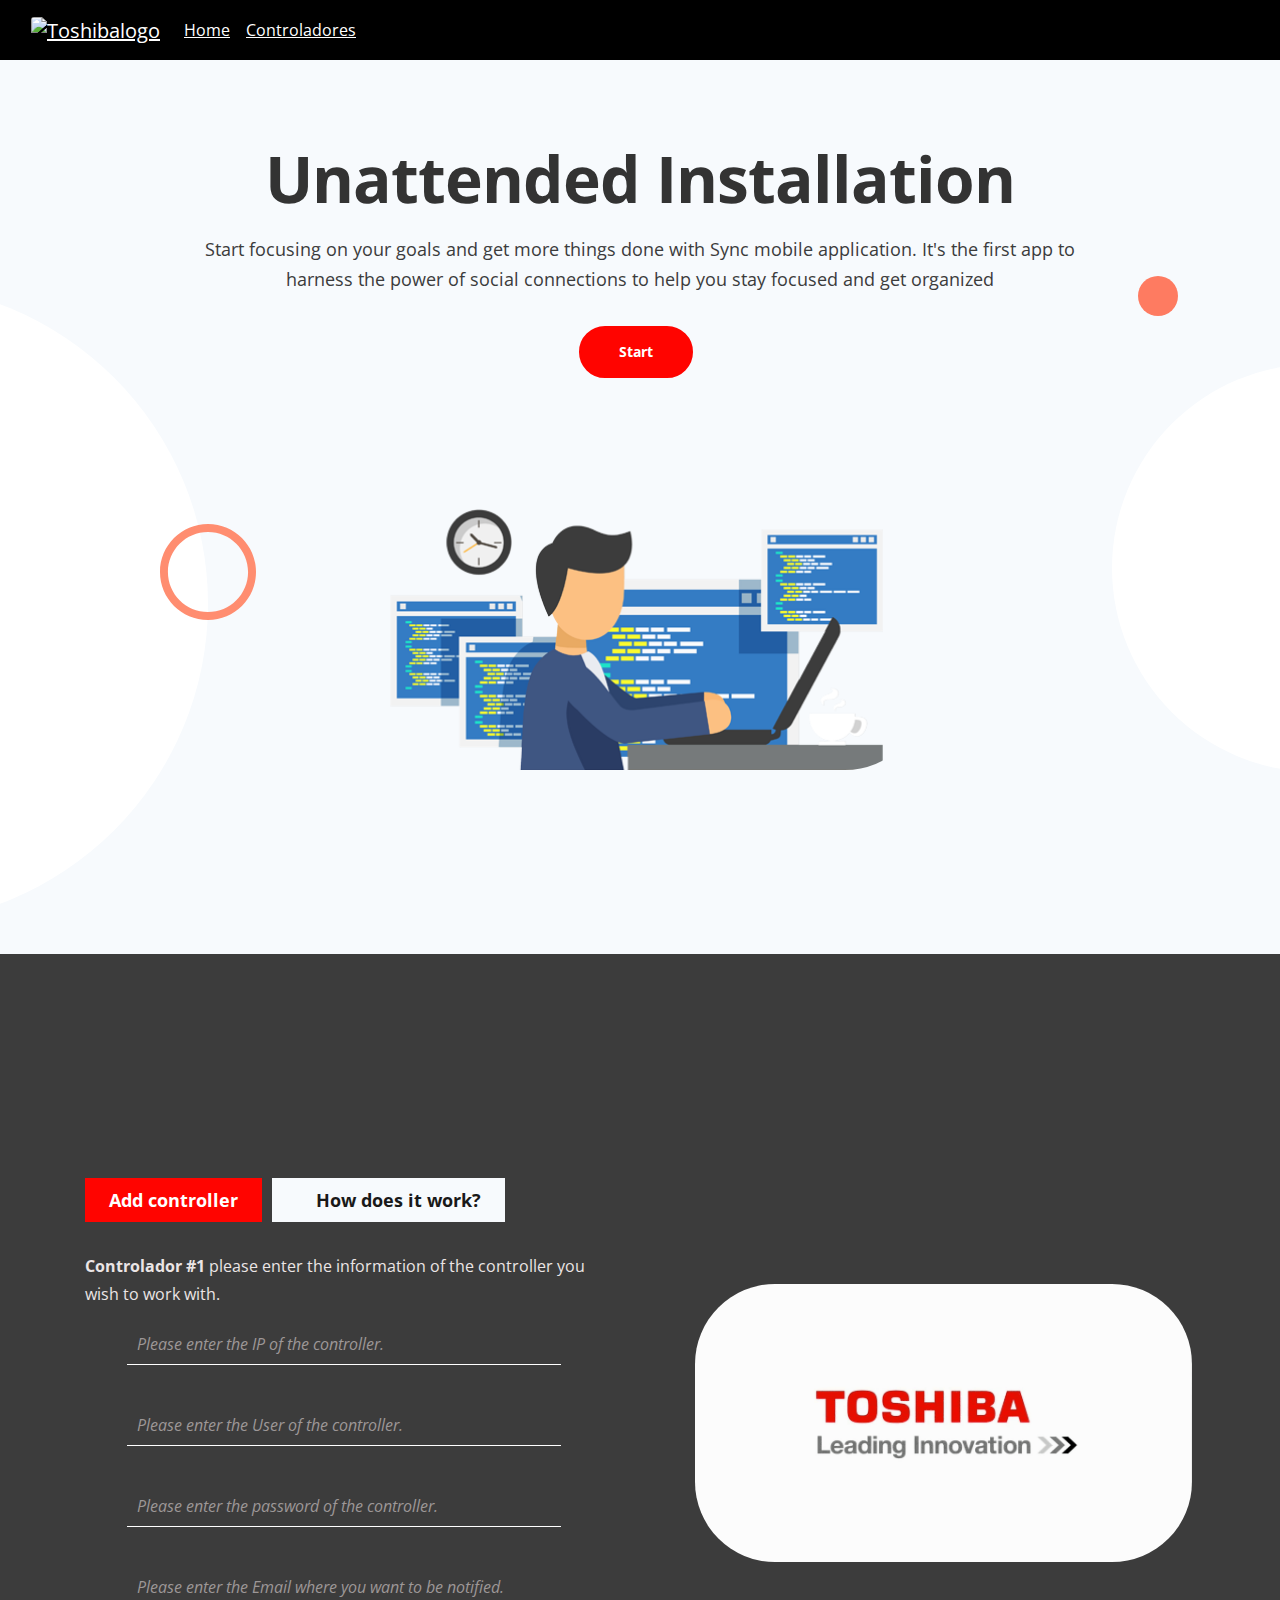
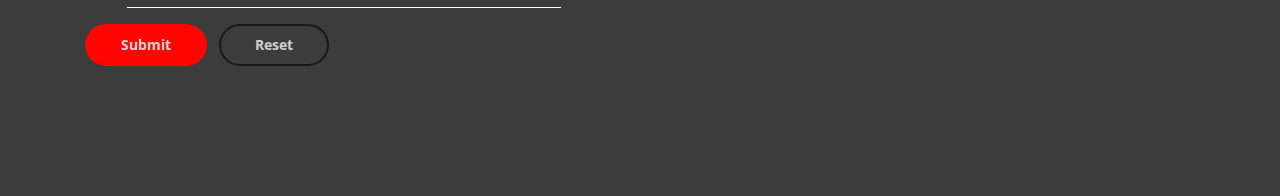
==== commit 4b7bad6c: "pagina" ====
--- a/index.html
+++ b/index.html
@@ -66,22 +66,22 @@
             <div class="row">
                 <div class="col-lg-12">
                     <div class="image-container">
-                        <img class="img-fluid" src="images/1.png" alt="alternative" width="50%" height="auto" style="border-radius: 80px;">
+                        <img class="img-fluid" src="Images/1.png" alt="alternative" width="50%" height="auto" style="border-radius: 80px;">
                     </div> <!-- end of text-container -->
                 </div> <!-- end of col -->
             </div> <!-- end of row -->
         </div> <!-- end of container -->
         <div class="deco-white-circle-1">
-            <img src="images/decorative-white-circle.svg" alt="alternative" >
+            <img src="Images/decorative-white-circle.svg" alt="alternative" >
         </div> <!-- end of deco-white-circle-1 -->
         <div class="deco-white-circle-2">
-            <img src="images/decorative-white-circle.svg" alt="alternative" >
+            <img src="Images/decorative-white-circle.svg" alt="alternative" >
         </div> <!-- end of deco-white-circle-2 -->
         <div class="deco-blue-circle">
-            <img src="images/decorative-blue-circle.svg" alt="alternative" >
+            <img src="Images/decorative-blue-circle.svg" alt="alternative" >
         </div> <!-- end of deco-blue-circle -->
         <div class="deco-yellow-circle" >
-            <img src="images/decorative-yellow-circle.svg" alt="alternative"  >
+            <img src="Images/decorative-yellow-circle.svg" alt="alternative"  >
         </div> <!-- end of deco-yellow-circle -->
 
     </header> <!-- end of header -->
@@ -161,7 +161,7 @@
                                                             
                                                             <label for="pass" class="form-label"></label>
                                                             <input type="password" class="pass  formtab " id="pass"  placeholder='Please enter the password of the controller.'>
-                                                        </div>
+                                                         </div>
                                                 </div>
                                             </div>
                                         </div>
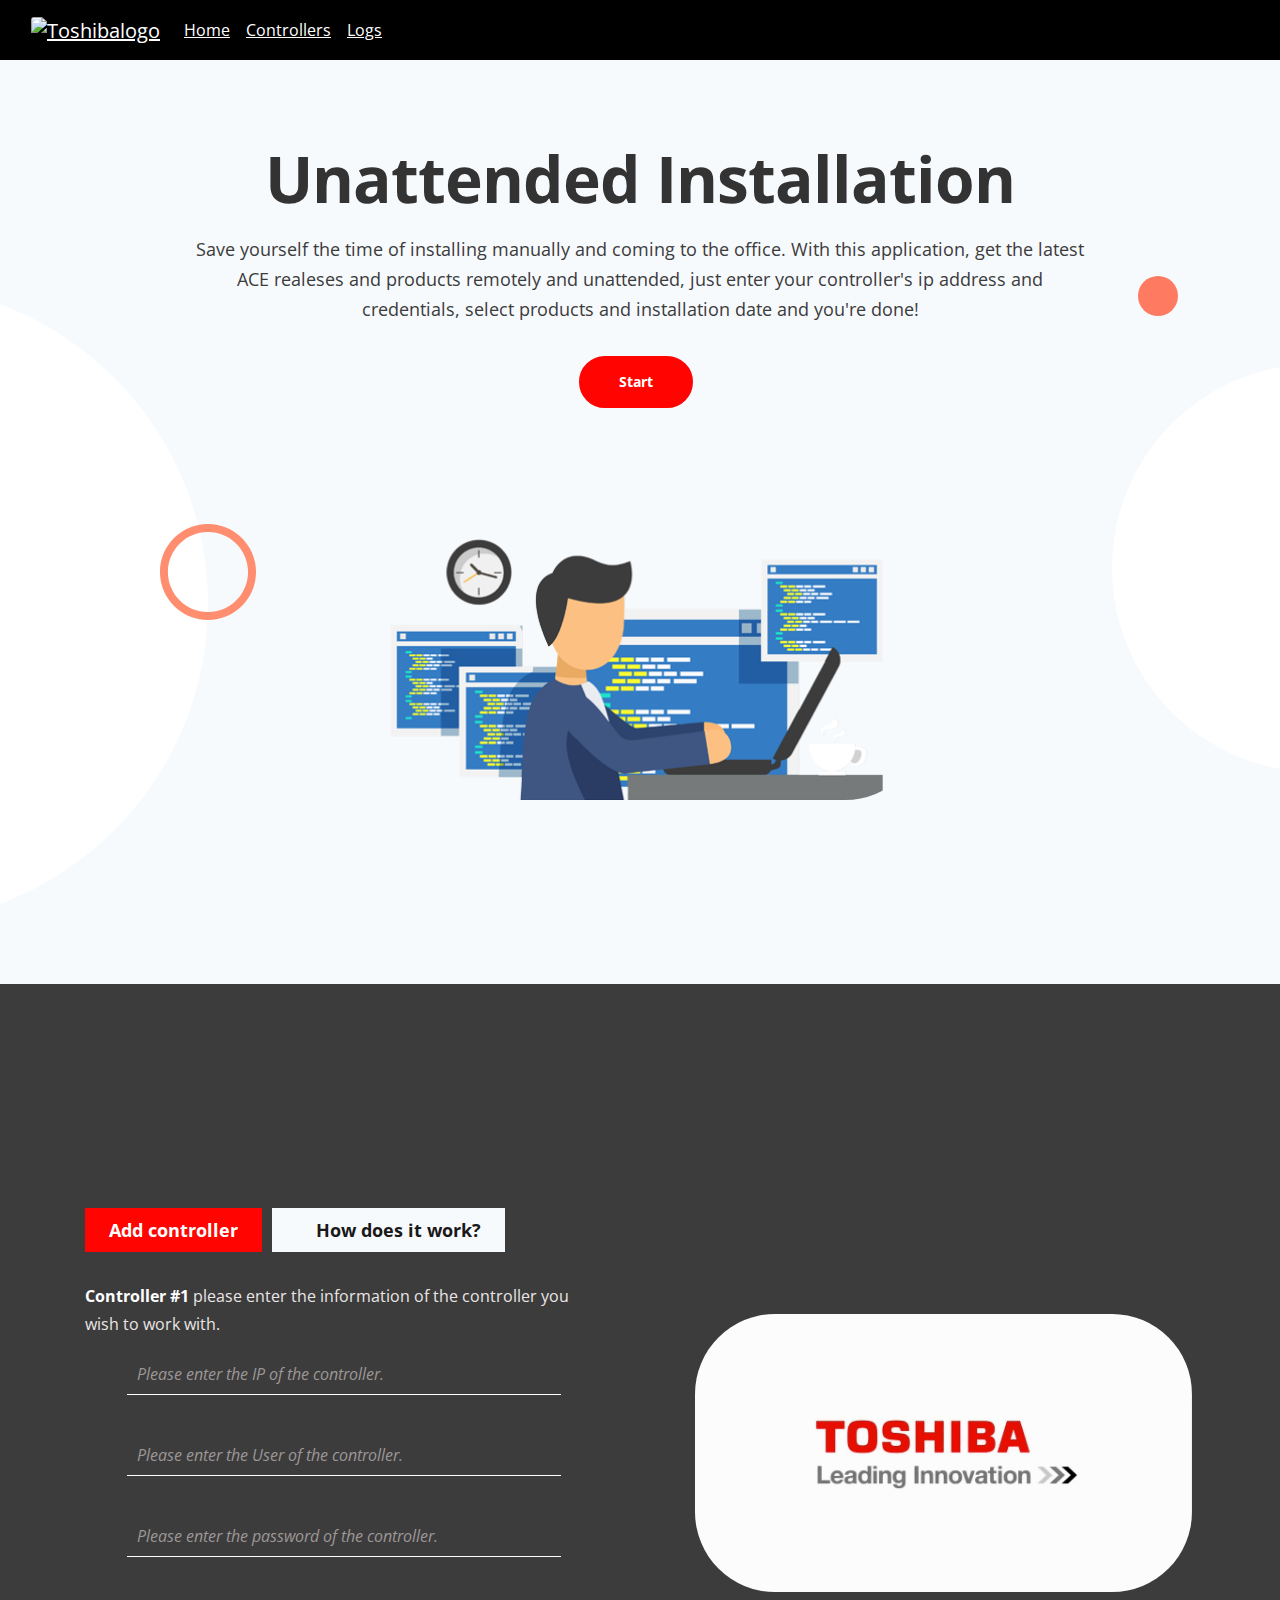
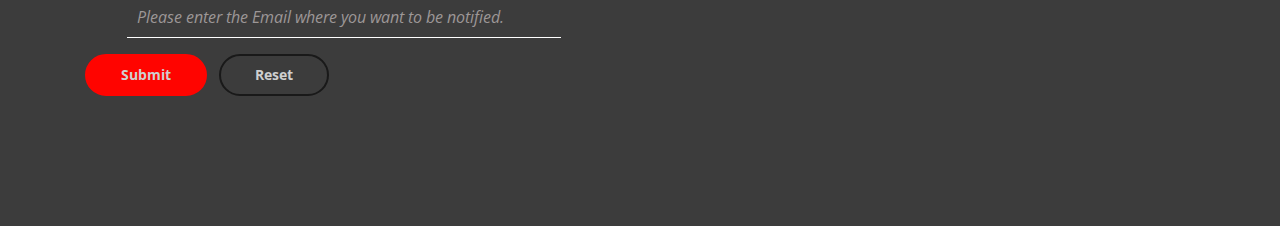
==== commit 577ffe97: "English change" ====
--- a/index.html
+++ b/index.html
@@ -31,34 +31,23 @@
             <a class="nav-link active" aria-current="page" href="/index.html">Home</a>
             </li>
             <li class="nav-item">
-            <a class="nav-link active" aria-current="page" href="/Controladores.html">Controladores</a>
+            <a class="nav-link active" aria-current="page" href="/Controladores.html">Controllers</a>
+            </li>
+            <li class="nav-item">
+            <a class="nav-link active" aria-current="page" href="/Controladores.html">Logs</a>
             </li>
         </ul>
         </div>
     </div>
     </nav>
 
-    <!-- <main class="p-5 m-5" >
-        <div class="position-relative overflow-hidden p-5 m-5 text-center">
-            <div class="col-md-5 p-lg-5 mx-auto my-5 " >
-                <h1 class="display-4 fw-normal">Unattended Installation</h1>
-                <p class="lead fw-normal">Welcome to Toshiba Unattended Installation</p>
-                <a class="btn btn-outline-dark start" href="#inicio">Let's start</a>
-            </div>
-            <div>
-            <img class="Cimg" src="/Images/old.png" alt="controlador-imagen">
-            <img class="jenkins" src="/Images/Jenkins.png" alt="controlador-imagen">
-            </div>
-        </div>
-    </main> -->
-    <!-- Header -->
     <header class="header">
         <div class="container">
             <div class="row">
                 <div class="col-lg-12">
                     <div class="text-container">
                         <h1>Unattended Installation</h1>
-                        <p class="p-large p-heading">Start focusing on your goals and get more things done with Sync mobile application. It's the first app to harness the power of social connections to help you stay focused and get organized</p>
+                        <p class="p-large p-heading">Save yourself the time of installing manually and coming to the office. With this application, get the latest ACE realeses and products remotely and unattended, just enter your controller's ip address and credentials, select products and installation date and you're done!</p>
                         <a class="btn-solid-lg start" href="#inicio" >Start</a>
                     </div> <!-- end of text-container -->
                 </div> <!-- end of col -->
@@ -115,7 +104,7 @@
                             <!-- Tab -->
                     
                             <div class="tab-pane fade show active" id="tab-1" role="tabpanel" aria-labelledby="tab-1">
-                                <p><strong class="ControladorActual">Schedule tasks</strong> please enter the information of the controller you wish to work with.</p>
+                                <p><strong class="ControladorActual"  style="color: white">Schedule tasks</strong> please enter the information of the controller you wish to work with.</p>
                                 <form class="form">
                                     <div class="mb-3 infotype1">
                                     <div class="cotainter">
@@ -190,10 +179,10 @@
 
                             <!-- Tab -->
                             <div class="tab-pane fade" id="tab-2" role="tabpanel" aria-labelledby="tab-2">
-                                <p><strong>Keep track of everything</strong> and analyse your progress while using the app. In less than a month you should be seeing improved results when it comes to time management and task prioritization</p>
-                                <p><strong>Anyone can enjoy the app</strong> no matter their gender, age, occupation or location in the world. Sync's algorithms have been built to be flexible and functional for any person in the world</p>
-                                <p><strong>Achieve the impossible</strong> just by carefully monitoring your progress and keeping the app updated with daily operations. It's easier than you think and it only takes a couple of minutes</p>
-                                <a class="red" href="terms-conditions.html">Terms & Conditions >></a>
+                                <p><strong style="color: white">Connect your controller :</strong> Make sure you have your controller within the Toshiba network so that the server can access the controller interface.</p>
+                                <p><strong style="color: white">Back up: </strong> It is important to have a backup copy of sensitive and important files so that you can recover data easily and quickly if there is an error.</p>
+                                <p><strong style="color: white">Monitor your controller :</strong> Check which version of ACE and products you have installed on your controller, this will help you avoid installation errors and decide what to install based on your current products. </p>
+                                <a class="red" href="https://www.putty.org/">Here is a link to putty a free software to monitor your controller remotely >></a>
                             </div> <!-- end of tab-pane -->
                             <!-- end of tab -->
 
--- a/css/styles.css
+++ b/css/styles.css
@@ -45,7 +45,9 @@
     width: 100%;
 	height: 100%;
 }
-
+strong{
+	color:#000000; 
+}
 
 body, p {
 	color:#ebe5e5; 
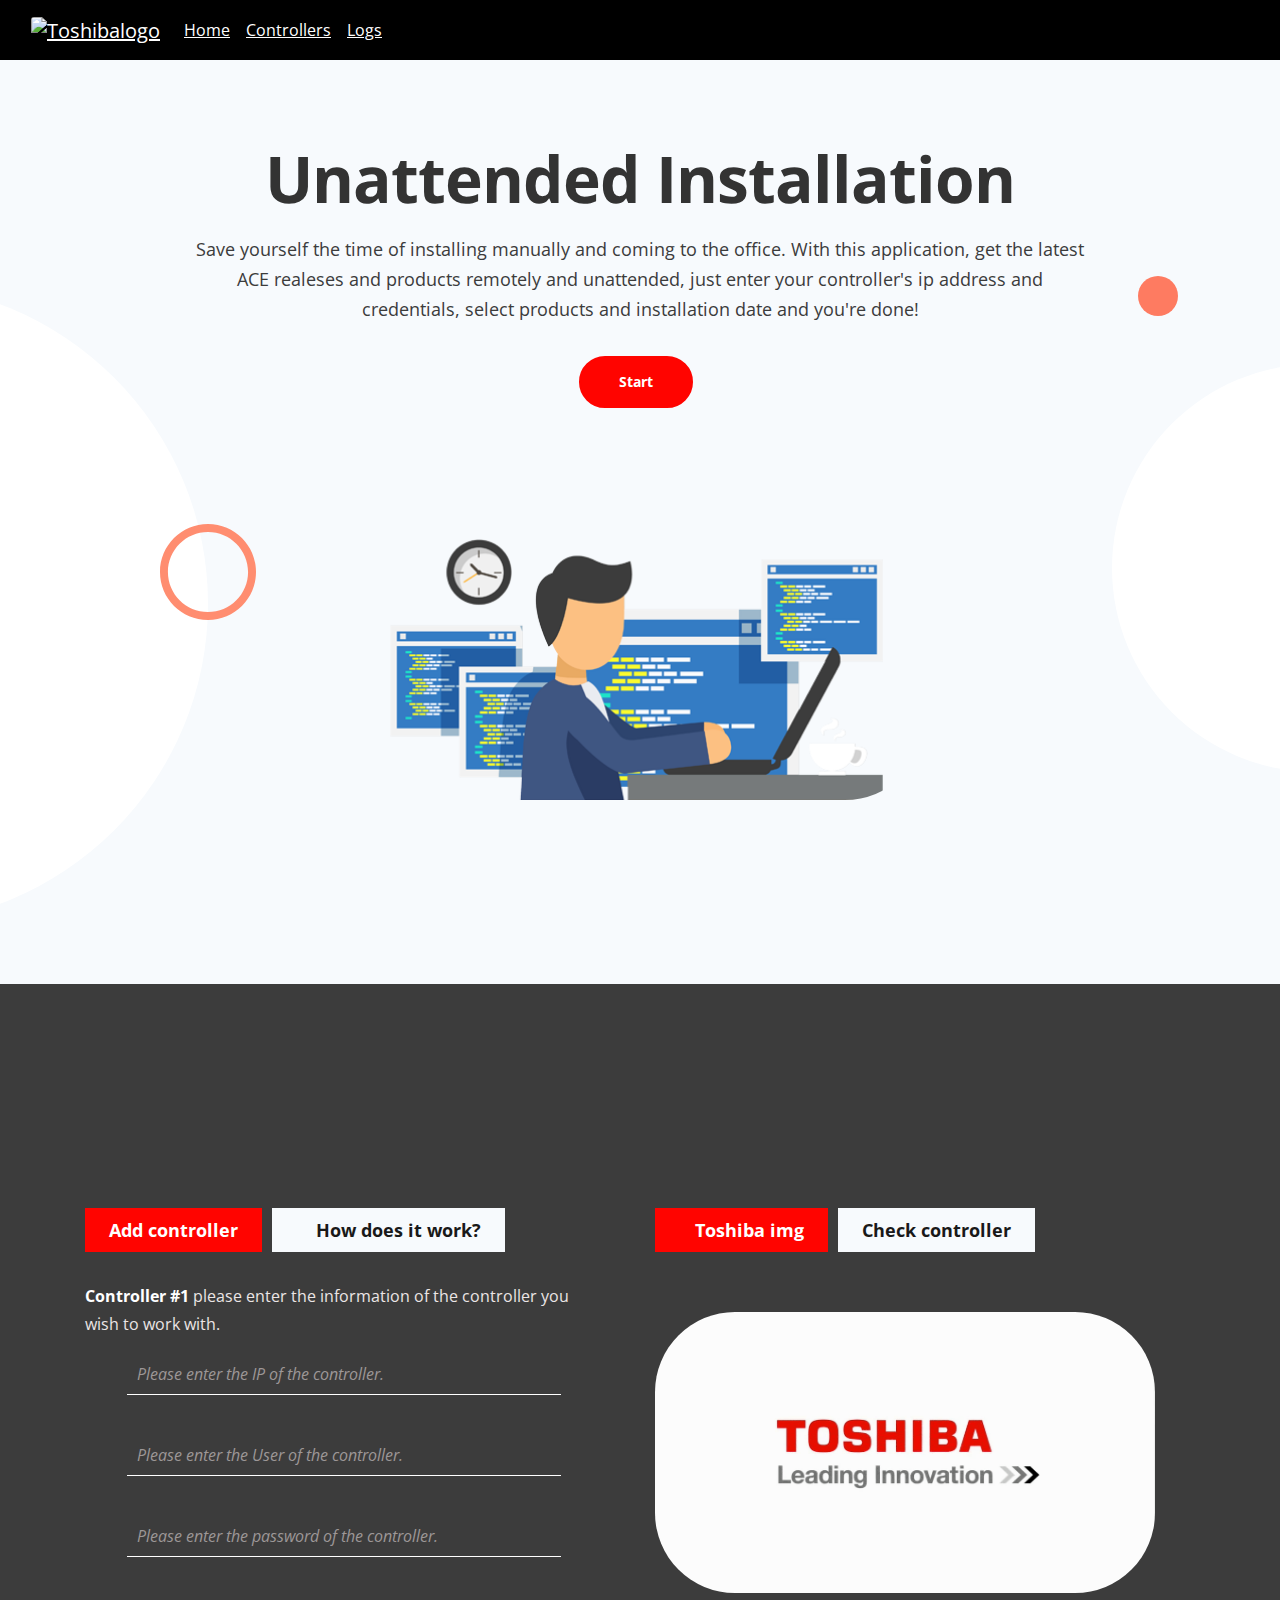
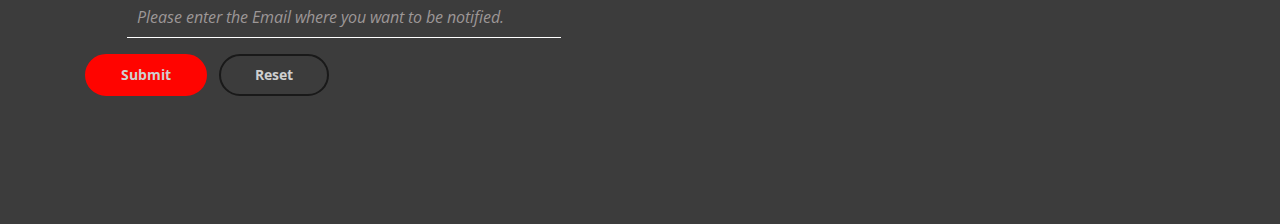
==== commit 910490cb: "Haciendo eps opcional y corrigiendo errores" ====
--- a/index.html
+++ b/index.html
@@ -21,7 +21,7 @@
   <body style="background-color:#F3F3F3">
     <nav class="navbar navbar-expand-lg navbar-dark" style="background-color: black;">
     <div class="container-fluid">
-    <a class="navbar-brand" href="https://www.toshiba.com/"><img src="https://upload.wikimedia.org/wikipedia/commons/d/df/TOSHIBA_Logo.png" class="card-img-top" alt="Toshibalogo" width="50" height="50"></a>
+    <a class="navbar-brand" href="https://commerce.toshiba.com/?campaignid=12291461461&adgroupid=116738316159&adid=497201131380&gclid=CjwKCAiAy_CcBhBeEiwAcoMRHCzE4yj6LiesPs4-PhZM8fvd1YIpikGRfp1njuJkwj-HTQgKxITkNxoC6ckQAvD_BwE"><img src="https://upload.wikimedia.org/wikipedia/commons/d/df/TOSHIBA_Logo.png" class="card-img-top" alt="Toshibalogo" width="50" height="50"></a>
         <button class="navbar-toggler" type="button" data-bs-toggle="collapse" data-bs-target="#navbarScroll" aria-controls="navbarScroll" aria-expanded="false" aria-label="Toggle navigation">
         <span class="navbar-toggler-icon"></span>
         </button>
@@ -97,10 +97,6 @@
                         <!-- Tabs Content -->
                         <div class="tab-content" id="cedoTabsContent">
 
-
-
-
-
                             <!-- Tab -->
                     
                             <div class="tab-pane fade show active" id="tab-1" role="tabpanel" aria-labelledby="tab-1">
@@ -192,13 +188,90 @@
                     </div> <!-- end of tabs-container -->
                 </div> <!-- end of col -->
                 <div class="col-lg-6">
-                    <div class="image-container d-flex justify-content-center">
-                        <div class="align-self-center mt-5">
-                            <div class="toshibagif mt-5" >
-                                    <img id="gif" src="Images/toshiba.png" alt="" width="100%" height="auto" style="border-radius: 80px;">
-                            </div>
-                        </div>
-                    </div> <!-- end of image-container -->
+                     <div class="tabs-container RML">
+
+                        <!-- Tabs Links -->
+                        <ul class="nav nav-tabs" id="cedoTabs" role="tablist">
+                            <li class="nav-item">
+                                <a class="nav-link active" id="nav-tab-1" data-toggle="tab" href="#tab-3" role="tab" aria-controls="tab-1" aria-selected="true"><i class="fa-solid fa-image"></i> Toshiba img</a>
+                            </li>
+                            <li class="nav-item">
+                                <a class="nav-link" id="nav-tab-2" data-toggle="tab" href="#tab-4" role="tab" aria-controls="tab-2" aria-selected="false"><i class="fa-solid fa-computer"></i> Check controller</a>
+                            </li>
+
+                        </ul>
+                        <!-- end of tabs links -->
+                        <!-- Tabs Content -->
+                        <div class="tab-content" id="cedoTabsContent">
+
+                            <!-- Tab -->
+                    
+                            <div class="tab-pane fade show active" id="tab-3" role="tabpanel" aria-labelledby="tab-1">
+                                <div class="mt-5">
+                                    <div class="toshibagif" >
+                                            <img id="gif" src="Images/toshiba.png" alt="" width="100%" height="auto" style="border-radius: 80px;">
+                                    </div>
+                                </div>
+                            </div> <!-- end of tab-pane -->
+                            <!-- end of tab -->
+
+                            <!-- Tab -->
+                            <div class="tab-pane fade" id="tab-4" role="tabpanel" aria-labelledby="tab-2">
+                                <p><strong class="N"  style="color: white">Check controller's products</strong> please enter the information of the controller you wish to check.</p>
+                                <form class="form mb-4">
+                                    <div class="mb-3">
+                                        <div class="cotainter">
+                                            <div class="row">
+                                                <div class="col-lg-1">
+                                                            <i class="fa-sharp fa-solid fa-network-wired mt-3"></i>
+                                                        </div>
+                                                        <div class="col-lg-11">
+                                                            <div class="input-group">
+                                                            <label for="ip" class="form-label"></label>
+                                                            <input type="text" class="formtab ipc" id="ip" placeholder='IP'> 
+                                                        </div>
+                                                </div>
+                                            </div>
+                                        </div>
+                                    </div>
+                                    <div class="mb-3">
+                                        <div class="cotainter">
+                                            <div class="row">
+                                                <div class="col-lg-1">
+                                                                <i class="fa-sharp fa-solid fa-user mt-3"></i>
+                                                            </div>
+                                                            <div class="col-lg-5">
+                                                                <div class="input-group">
+                                                                <label for="Usr" class="form-label"></label>
+                                                                <input type="text" class="formtab usrc" id="Usr" placeholder='User'>
+                                                            </div>
+                                                    </div>
+                                                    <div class="col-lg-1">
+                                                                <i class="fa-sharp fa-solid fa-lock-open mt-3"></i>
+                                                            </div>
+                                                            <div class="col-lg-5">
+                                                                <div class="input-group">
+                                                                
+                                                                <label for="pass" class="form-label"></label>
+                                                                <input type="password" class="formtab passc" id="pass"  placeholder='Password'>
+                                                            </div>
+                                                    </div>
+                                                </div>
+                                        </div>
+                                    </div>
+
+                                </form>   
+                                <div class="checkform">
+                                </div>                                   
+                                <button class="btn btn-solid-reg check" type="button">Check</button> 
+                                    <!-- <div class="lds-roller"><div></div><div></div><div></div><div></div><div></div><div></div><div></div><div></div></div> -->
+
+                            </div> <!-- end of tab-pane -->
+                            <!-- end of tab -->
+
+                        </div> <!-- end of tab-content -->
+                        <!-- end of nav tabs content -->
+                    </div> <!-- end of tabs-container -->
                 </div> <!-- end of col -->
             </div> <!-- end of row -->
         </div> <!-- end of container -->
--- a/css/index.css
+++ b/css/index.css
@@ -112,3 +112,178 @@
 
 
 
+.lds-roller {
+  display: inline-block;
+  position: relative;
+  width: 80px;
+  height: 80px;
+}
+.lds-roller div {
+  animation: lds-roller 1.2s cubic-bezier(0.5, 0, 0.5, 1) infinite;
+  transform-origin: 40px 40px;
+}
+.lds-roller div:after {
+  content: " ";
+  display: block;
+  position: absolute;
+  width: 7px;
+  height: 7px;
+  border-radius: 50%;
+  background: #fff;
+  margin: -4px 0 0 -4px;
+}
+.lds-roller div:nth-child(1) {
+  animation-delay: -0.036s;
+}
+.lds-roller div:nth-child(1):after {
+  top: 63px;
+  left: 63px;
+}
+.lds-roller div:nth-child(2) {
+  animation-delay: -0.072s;
+}
+.lds-roller div:nth-child(2):after {
+  top: 68px;
+  left: 56px;
+}
+.lds-roller div:nth-child(3) {
+  animation-delay: -0.108s;
+}
+.lds-roller div:nth-child(3):after {
+  top: 71px;
+  left: 48px;
+}
+.lds-roller div:nth-child(4) {
+  animation-delay: -0.144s;
+}
+.lds-roller div:nth-child(4):after {
+  top: 72px;
+  left: 40px;
+}
+.lds-roller div:nth-child(5) {
+  animation-delay: -0.18s;
+}
+.lds-roller div:nth-child(5):after {
+  top: 71px;
+  left: 32px;
+}
+.lds-roller div:nth-child(6) {
+  animation-delay: -0.216s;
+}
+.lds-roller div:nth-child(6):after {
+  top: 68px;
+  left: 24px;
+}
+.lds-roller div:nth-child(7) {
+  animation-delay: -0.252s;
+}
+.lds-roller div:nth-child(7):after {
+  top: 63px;
+  left: 17px;
+}
+.lds-roller div:nth-child(8) {
+  animation-delay: -0.288s;
+}
+.lds-roller div:nth-child(8):after {
+  top: 56px;
+  left: 12px;
+}
+@keyframes lds-roller {
+  0% {
+    transform: rotate(0deg);
+  }
+  100% {
+    transform: rotate(360deg);
+  }
+}
+
+
+
+
+
+
+
+.lds-roller1 {
+  display: inline-block;
+  position: relative;
+  width: 80px;
+  height: 80px;
+}
+.lds-roller1 div {
+  animation: lds-roller 1.2s cubic-bezier(0.5, 0, 0.5, 1) infinite;
+  transform-origin: 40px 40px;
+}
+.lds-roller1 div:after {
+  content: " ";
+  display: block;
+  position: absolute;
+  width: 7px;
+  height: 7px;
+  border-radius: 50%;
+  background: rgb(0, 0, 0);
+  margin: -4px 0 0 -4px;
+}
+.lds-roller1 div:nth-child(1) {
+  animation-delay: -0.036s;
+}
+.lds-roller1 div:nth-child(1):after {
+  top: 63px;
+  left: 63px;
+}
+.lds-roller1 div:nth-child(2) {
+  animation-delay: -0.072s;
+}
+.lds-roller1 div:nth-child(2):after {
+  top: 68px;
+  left: 56px;
+}
+.lds-roller1 div:nth-child(3) {
+  animation-delay: -0.108s;
+}
+.lds-roller1 div:nth-child(3):after {
+  top: 71px;
+  left: 48px;
+}
+.lds-roller1 div:nth-child(4) {
+  animation-delay: -0.144s;
+}
+.lds-roller1 div:nth-child(4):after {
+  top: 72px;
+  left: 40px;
+}
+.lds-roller1 div:nth-child(5) {
+  animation-delay: -0.18s;
+}
+.lds-roller1 div:nth-child(5):after {
+  top: 71px;
+  left: 32px;
+}
+.lds-roller1 div:nth-child(6) {
+  animation-delay: -0.216s;
+}
+.lds-roller1 div:nth-child(6):after {
+  top: 68px;
+  left: 24px;
+}
+.lds-roller1 div:nth-child(7) {
+  animation-delay: -0.252s;
+}
+.lds-roller1 div:nth-child(7):after {
+  top: 63px;
+  left: 17px;
+}
+.lds-roller1 div:nth-child(8) {
+  animation-delay: -0.288s;
+}
+.lds-roller1 div:nth-child(8):after {
+  top: 56px;
+  left: 12px;
+}
+@keyframes lds-roller1 {
+  0% {
+    transform: rotate(0deg);
+  }
+  100% {
+    transform: rotate(360deg);
+  }
+}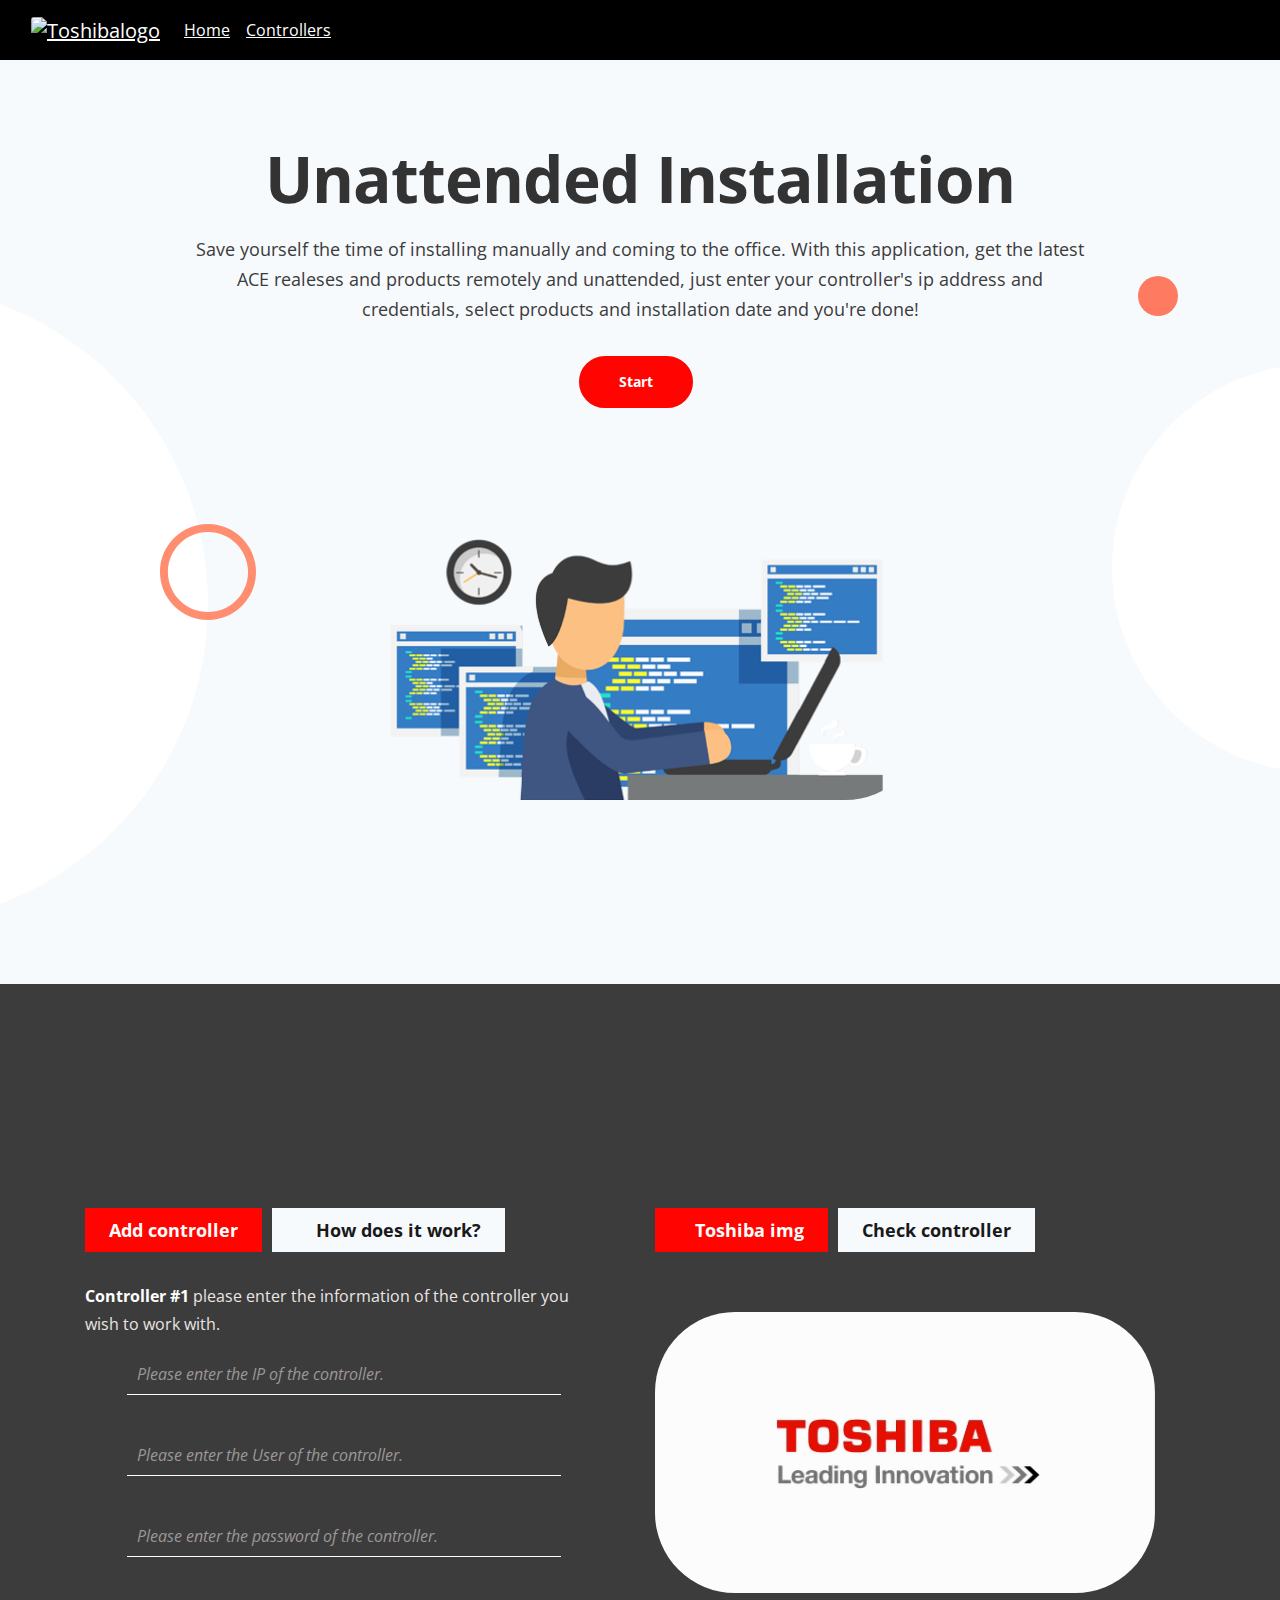
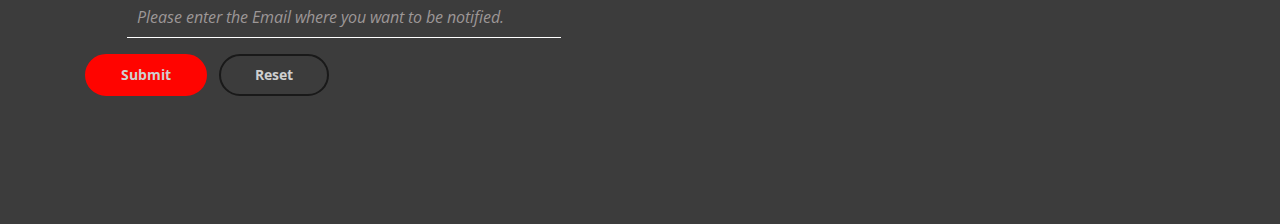
==== commit 8a7bf609: "Instructions to connect controller" ====
--- a/index.html
+++ b/index.html
@@ -33,9 +33,6 @@
             <li class="nav-item">
             <a class="nav-link active" aria-current="page" href="/Controladores.html">Controllers</a>
             </li>
-            <li class="nav-item">
-            <a class="nav-link active" aria-current="page" href="/Controladores.html">Logs</a>
-            </li>
         </ul>
         </div>
     </div>
@@ -175,7 +172,7 @@
 
                             <!-- Tab -->
                             <div class="tab-pane fade" id="tab-2" role="tabpanel" aria-labelledby="tab-2">
-                                <p><strong style="color: white">Connect your controller :</strong> Make sure you have your controller within the Toshiba network so that the server can access the controller interface.</p>
+                                <p class="parent"><strong style="color: white">Connect your controller :</strong> Make sure you have your controller within the Toshiba network and the sshdctl.dat file active, so that the server can access the controller interface through the ssh protocol. To see configuration steps for connect your controller <strong style="color: red" class="here">Click here </strong></p>
                                 <p><strong style="color: white">Back up: </strong> It is important to have a backup copy of sensitive and important files so that you can recover data easily and quickly if there is an error.</p>
                                 <p><strong style="color: white">Monitor your controller :</strong> Check which version of ACE and products you have installed on your controller, this will help you avoid installation errors and decide what to install based on your current products. </p>
                                 <a class="red" href="https://www.putty.org/">Here is a link to putty a free software to monitor your controller remotely >></a>
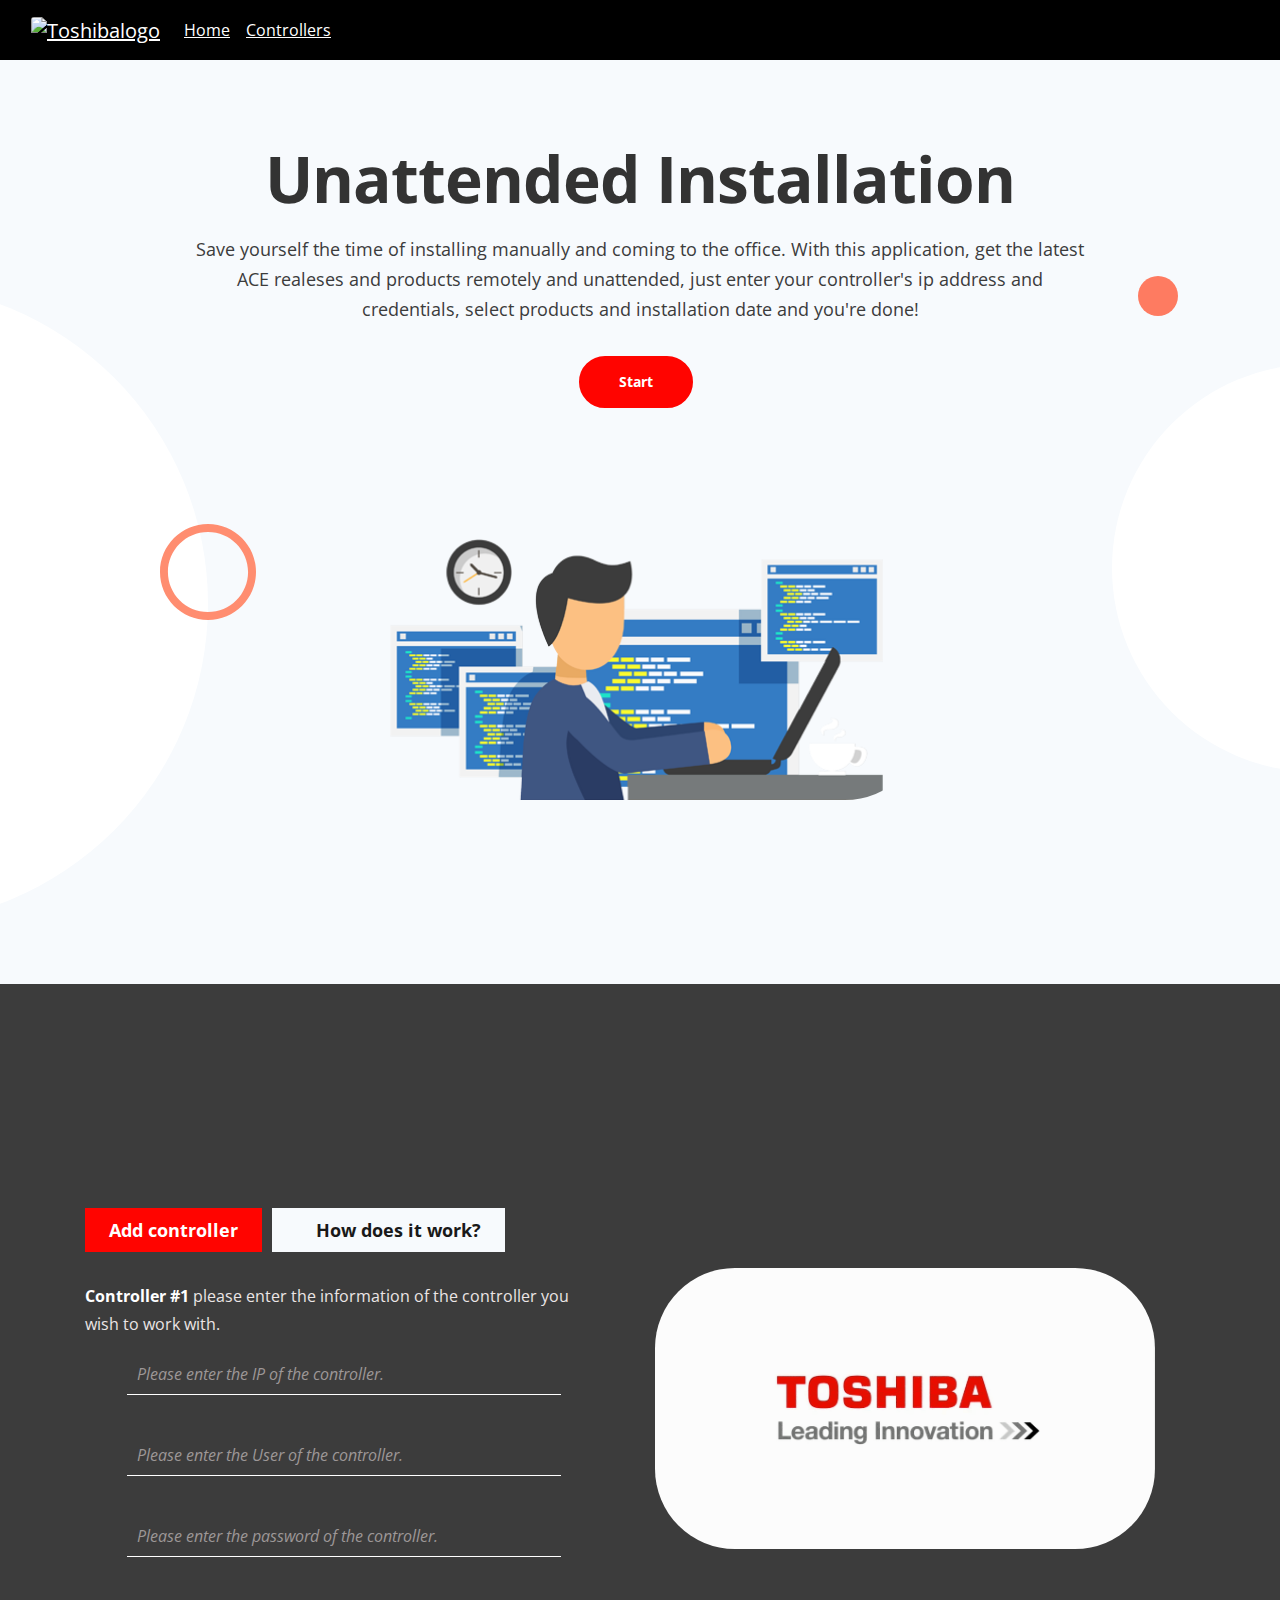
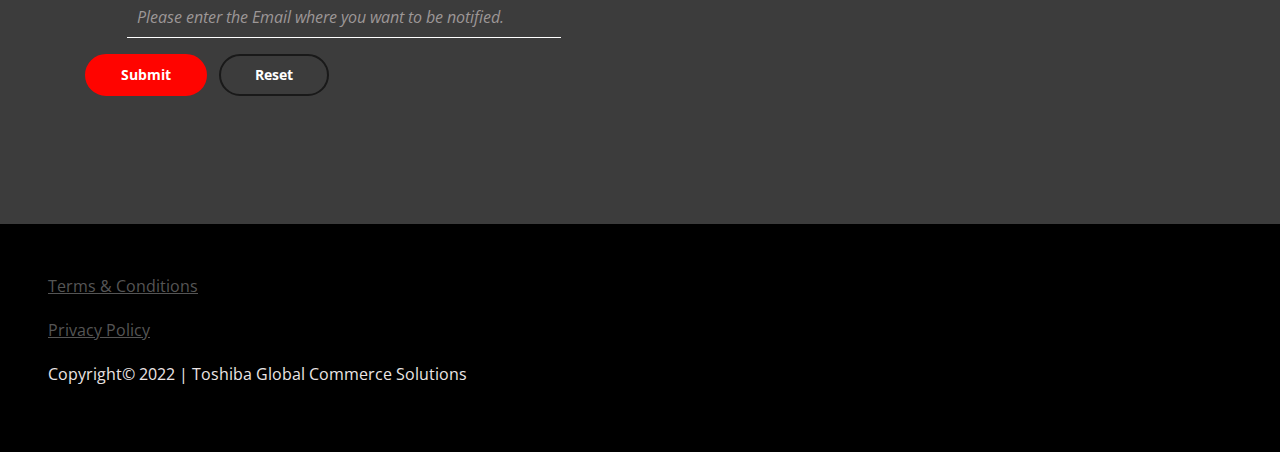
==== commit 35d69e65: "Add the RML" ====
--- a/index.html
+++ b/index.html
@@ -165,7 +165,7 @@
                                         </div>
                                     </div>
 
-                                <a class="btn btn-solid-reg me-1" href="/Controladores.html">Submit </a> <a class="btn-outline-reg btn btn-primary" name="inicio">Reset</a>
+                                <a class="btn btn-solid-reg me-1" href="/Controladores.html">Submit </a> <a class="btn-outline-reg btn btn-primary" name="inicio" style="color:white">Reset</a>
                                 </form>                               
                             </div> <!-- end of tab-pane -->
                             <!-- end of tab -->
@@ -188,12 +188,9 @@
                      <div class="tabs-container RML">
 
                         <!-- Tabs Links -->
-                        <ul class="nav nav-tabs" id="cedoTabs" role="tablist">
+                        <ul class="nav nav-tabs d-flex justify-content-center" id="cedoTabs" role="tablist">
                             <li class="nav-item">
-                                <a class="nav-link active" id="nav-tab-1" data-toggle="tab" href="#tab-3" role="tab" aria-controls="tab-1" aria-selected="true"><i class="fa-solid fa-image"></i> Toshiba img</a>
-                            </li>
-                            <li class="nav-item">
-                                <a class="nav-link" id="nav-tab-2" data-toggle="tab" href="#tab-4" role="tab" aria-controls="tab-2" aria-selected="false"><i class="fa-solid fa-computer"></i> Check controller</a>
+
                             </li>
 
                         </ul>
@@ -209,60 +206,6 @@
                                             <img id="gif" src="Images/toshiba.png" alt="" width="100%" height="auto" style="border-radius: 80px;">
                                     </div>
                                 </div>
-                            </div> <!-- end of tab-pane -->
-                            <!-- end of tab -->
-
-                            <!-- Tab -->
-                            <div class="tab-pane fade" id="tab-4" role="tabpanel" aria-labelledby="tab-2">
-                                <p><strong class="N"  style="color: white">Check controller's products</strong> please enter the information of the controller you wish to check.</p>
-                                <form class="form mb-4">
-                                    <div class="mb-3">
-                                        <div class="cotainter">
-                                            <div class="row">
-                                                <div class="col-lg-1">
-                                                            <i class="fa-sharp fa-solid fa-network-wired mt-3"></i>
-                                                        </div>
-                                                        <div class="col-lg-11">
-                                                            <div class="input-group">
-                                                            <label for="ip" class="form-label"></label>
-                                                            <input type="text" class="formtab ipc" id="ip" placeholder='IP'> 
-                                                        </div>
-                                                </div>
-                                            </div>
-                                        </div>
-                                    </div>
-                                    <div class="mb-3">
-                                        <div class="cotainter">
-                                            <div class="row">
-                                                <div class="col-lg-1">
-                                                                <i class="fa-sharp fa-solid fa-user mt-3"></i>
-                                                            </div>
-                                                            <div class="col-lg-5">
-                                                                <div class="input-group">
-                                                                <label for="Usr" class="form-label"></label>
-                                                                <input type="text" class="formtab usrc" id="Usr" placeholder='User'>
-                                                            </div>
-                                                    </div>
-                                                    <div class="col-lg-1">
-                                                                <i class="fa-sharp fa-solid fa-lock-open mt-3"></i>
-                                                            </div>
-                                                            <div class="col-lg-5">
-                                                                <div class="input-group">
-                                                                
-                                                                <label for="pass" class="form-label"></label>
-                                                                <input type="password" class="formtab passc" id="pass"  placeholder='Password'>
-                                                            </div>
-                                                    </div>
-                                                </div>
-                                        </div>
-                                    </div>
-
-                                </form>   
-                                <div class="checkform">
-                                </div>                                   
-                                <button class="btn btn-solid-reg check" type="button">Check</button> 
-                                    <!-- <div class="lds-roller"><div></div><div></div><div></div><div></div><div></div><div></div><div></div><div></div></div> -->
-
                             </div> <!-- end of tab-pane -->
                             <!-- end of tab -->
 
@@ -283,5 +226,18 @@
     <script src="js/jquery.min.js"></script> <!-- jQuery for Bootstrap's JavaScript plugins -->
     <script src="js/bootstrap.min.js"></script> <!-- Bootstrap framework -->
   </body>
-
+  <footer style="background-color: black; ">
+        <div class="container-fluid ">
+            <div class="row ">
+                <div class="col-md-6 p-lg-5 " >
+
+                            <p><a href="/wps/portal/marketing/?urile=wcm:path:/en-us/common-content/general-content/terms-conditions&amp;mapping=tgcs_new.portal.generaldetails">Terms &amp; Conditions</a></p>
+                            <p><a href="/wps/portal/marketing/?urile=wcm:path:/en-us/common-content/general-content/privacy-policy&amp;mapping=tgcs_new.portal.generaldetails">Privacy Policy</a></p>                           
+
+                    <p>Copyright© 2022 | Toshiba Global Commerce Solutions</p>
+
+                </div>
+            </div>
+        </div>
+    </footer>
 </html> 